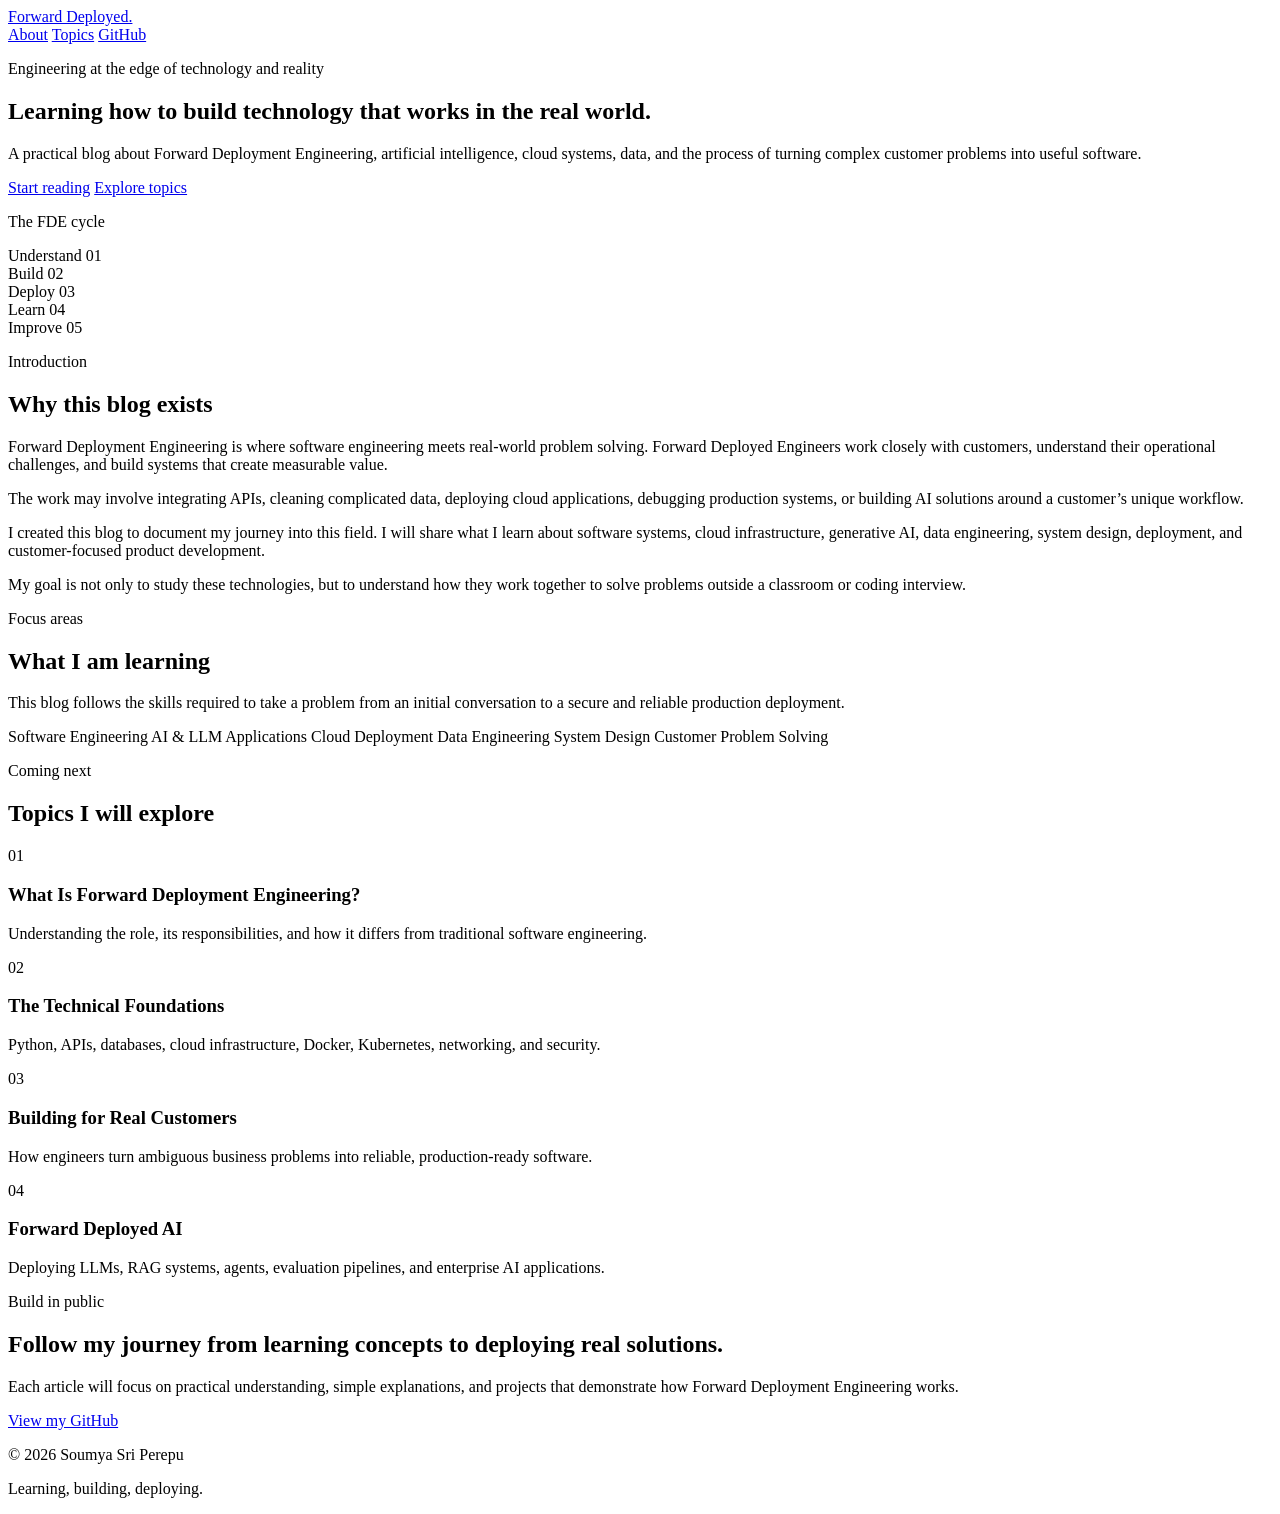
==== index.html @ 4ee8f6f4 "Create index.html for Forward Deployed blog This HTML file serves as the main structure for a blog f" ====
<!DOCTYPE html>
<html lang="en">
<head>
  <meta charset="UTF-8" />
  <meta name="viewport" content="width=device-width, initial-scale=1.0" />
  <meta
    name="description"
    content="A blog about Forward Deployment Engineering, AI, cloud systems, and customer-focused software development."
  />
  <title>Forward Deployed | Soumya Sri Perepu</title>
  <link rel="stylesheet" href="style.css" />
</head>

<body>
  <nav class="navbar">
    <a href="#home" class="logo">Forward Deployed.</a>

    <div class="nav-links">
      <a href="#about">About</a>
      <a href="#topics">Topics</a>
      <a href="https://github.com/YOUR-USERNAME" target="_blank">GitHub</a>
    </div>
  </nav>

  <main>
    <section id="home" class="hero">
      <div class="hero-content">
        <p class="eyebrow">
          Engineering at the edge of technology and reality
        </p>

        <h1>
          Learning how to build technology that works in the real world.
        </h1>

        <p class="hero-description">
          A practical blog about Forward Deployment Engineering, artificial
          intelligence, cloud systems, data, and the process of turning
          complex customer problems into useful software.
        </p>

        <div class="hero-buttons">
          <a href="#about" class="primary-button">Start reading</a>
          <a href="#topics" class="secondary-button">Explore topics</a>
        </div>
      </div>

      <div class="fde-card">
        <p class="card-label">The FDE cycle</p>

        <div class="cycle-item">
          <span>Understand</span>
          <span>01</span>
        </div>

        <div class="cycle-item">
          <span>Build</span>
          <span>02</span>
        </div>

        <div class="cycle-item">
          <span>Deploy</span>
          <span>03</span>
        </div>

        <div class="cycle-item">
          <span>Learn</span>
          <span>04</span>
        </div>

        <div class="cycle-item">
          <span>Improve</span>
          <span>05</span>
        </div>
      </div>
    </section>

    <section id="about" class="about-section">
      <div>
        <p class="eyebrow light">Introduction</p>
        <h2>Why this blog exists</h2>
      </div>

      <div class="about-text">
        <p>
          Forward Deployment Engineering is where software engineering meets
          real-world problem solving. Forward Deployed Engineers work closely
          with customers, understand their operational challenges, and build
          systems that create measurable value.
        </p>

        <p>
          The work may involve integrating APIs, cleaning complicated data,
          deploying cloud applications, debugging production systems, or
          building AI solutions around a customer’s unique workflow.
        </p>

        <p>
          I created this blog to document my journey into this field. I will
          share what I learn about software systems, cloud infrastructure,
          generative AI, data engineering, system design, deployment, and
          customer-focused product development.
        </p>

        <p>
          My goal is not only to study these technologies, but to understand
          how they work together to solve problems outside a classroom or coding
          interview.
        </p>
      </div>
    </section>

    <section class="focus-section">
      <p class="eyebrow">Focus areas</p>
      <h2>What I am learning</h2>

      <p class="section-description">
        This blog follows the skills required to take a problem from an initial
        conversation to a secure and reliable production deployment.
      </p>

      <div class="skills">
        <span>Software Engineering</span>
        <span>AI & LLM Applications</span>
        <span>Cloud Deployment</span>
        <span>Data Engineering</span>
        <span>System Design</span>
        <span>Customer Problem Solving</span>
      </div>
    </section>

    <section id="topics" class="topics-section">
      <p class="eyebrow">Coming next</p>
      <h2>Topics I will explore</h2>

      <article class="topic">
        <span>01</span>
        <h3>What Is Forward Deployment Engineering?</h3>
        <p>
          Understanding the role, its responsibilities, and how it differs from
          traditional software engineering.
        </p>
      </article>

      <article class="topic">
        <span>02</span>
        <h3>The Technical Foundations</h3>
        <p>
          Python, APIs, databases, cloud infrastructure, Docker, Kubernetes,
          networking, and security.
        </p>
      </article>

      <article class="topic">
        <span>03</span>
        <h3>Building for Real Customers</h3>
        <p>
          How engineers turn ambiguous business problems into reliable,
          production-ready software.
        </p>
      </article>

      <article class="topic">
        <span>04</span>
        <h3>Forward Deployed AI</h3>
        <p>
          Deploying LLMs, RAG systems, agents, evaluation pipelines, and
          enterprise AI applications.
        </p>
      </article>
    </section>

    <section class="closing-section">
      <p class="eyebrow">Build in public</p>

      <h2>
        Follow my journey from learning concepts to deploying real solutions.
      </h2>

      <p>
        Each article will focus on practical understanding, simple
        explanations, and projects that demonstrate how Forward Deployment
        Engineering works.
      </p>

      <a
        href="https://github.com/YOUR-USERNAME"
        target="_blank"
        class="primary-button"
      >
        View my GitHub
      </a>
    </section>
  </main>

  <footer>
    <p>© 2026 Soumya Sri Perepu</p>
    <p>Learning, building, deploying.</p>
  </footer>
</body>
</html>
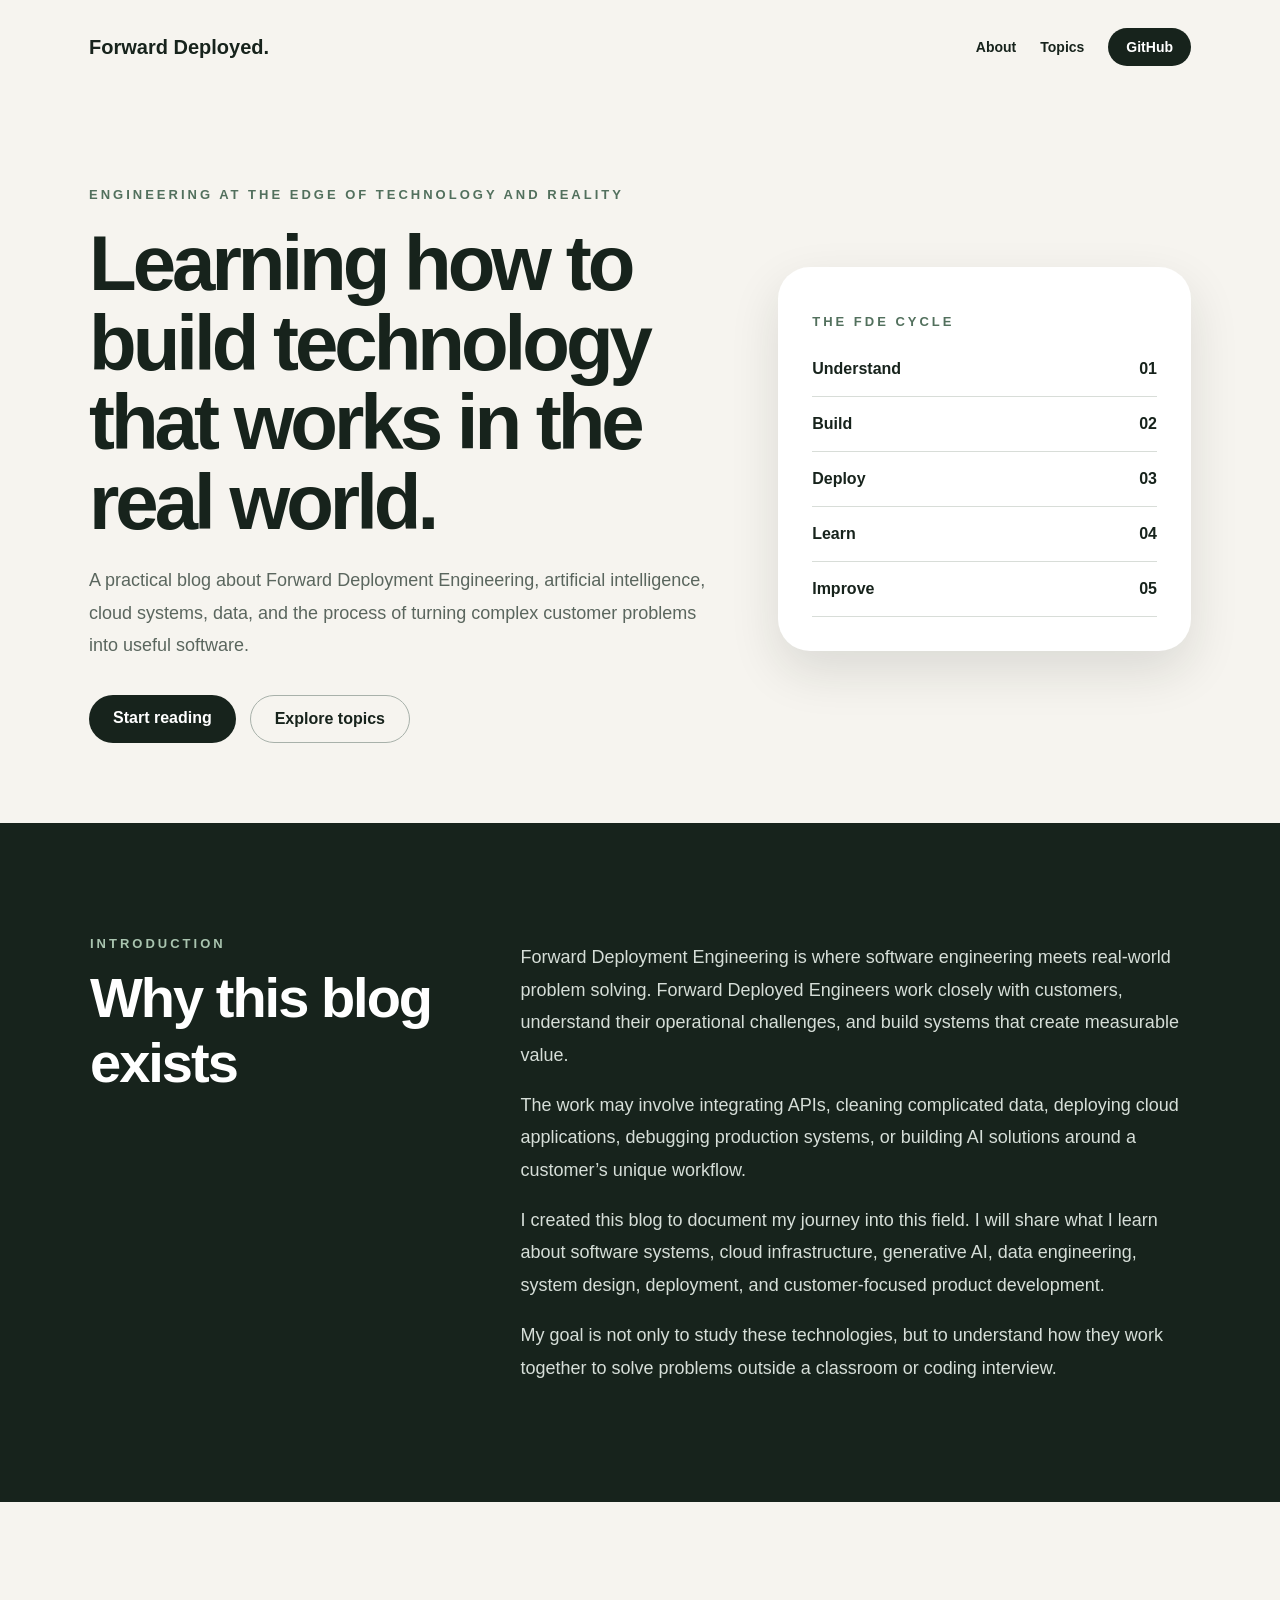
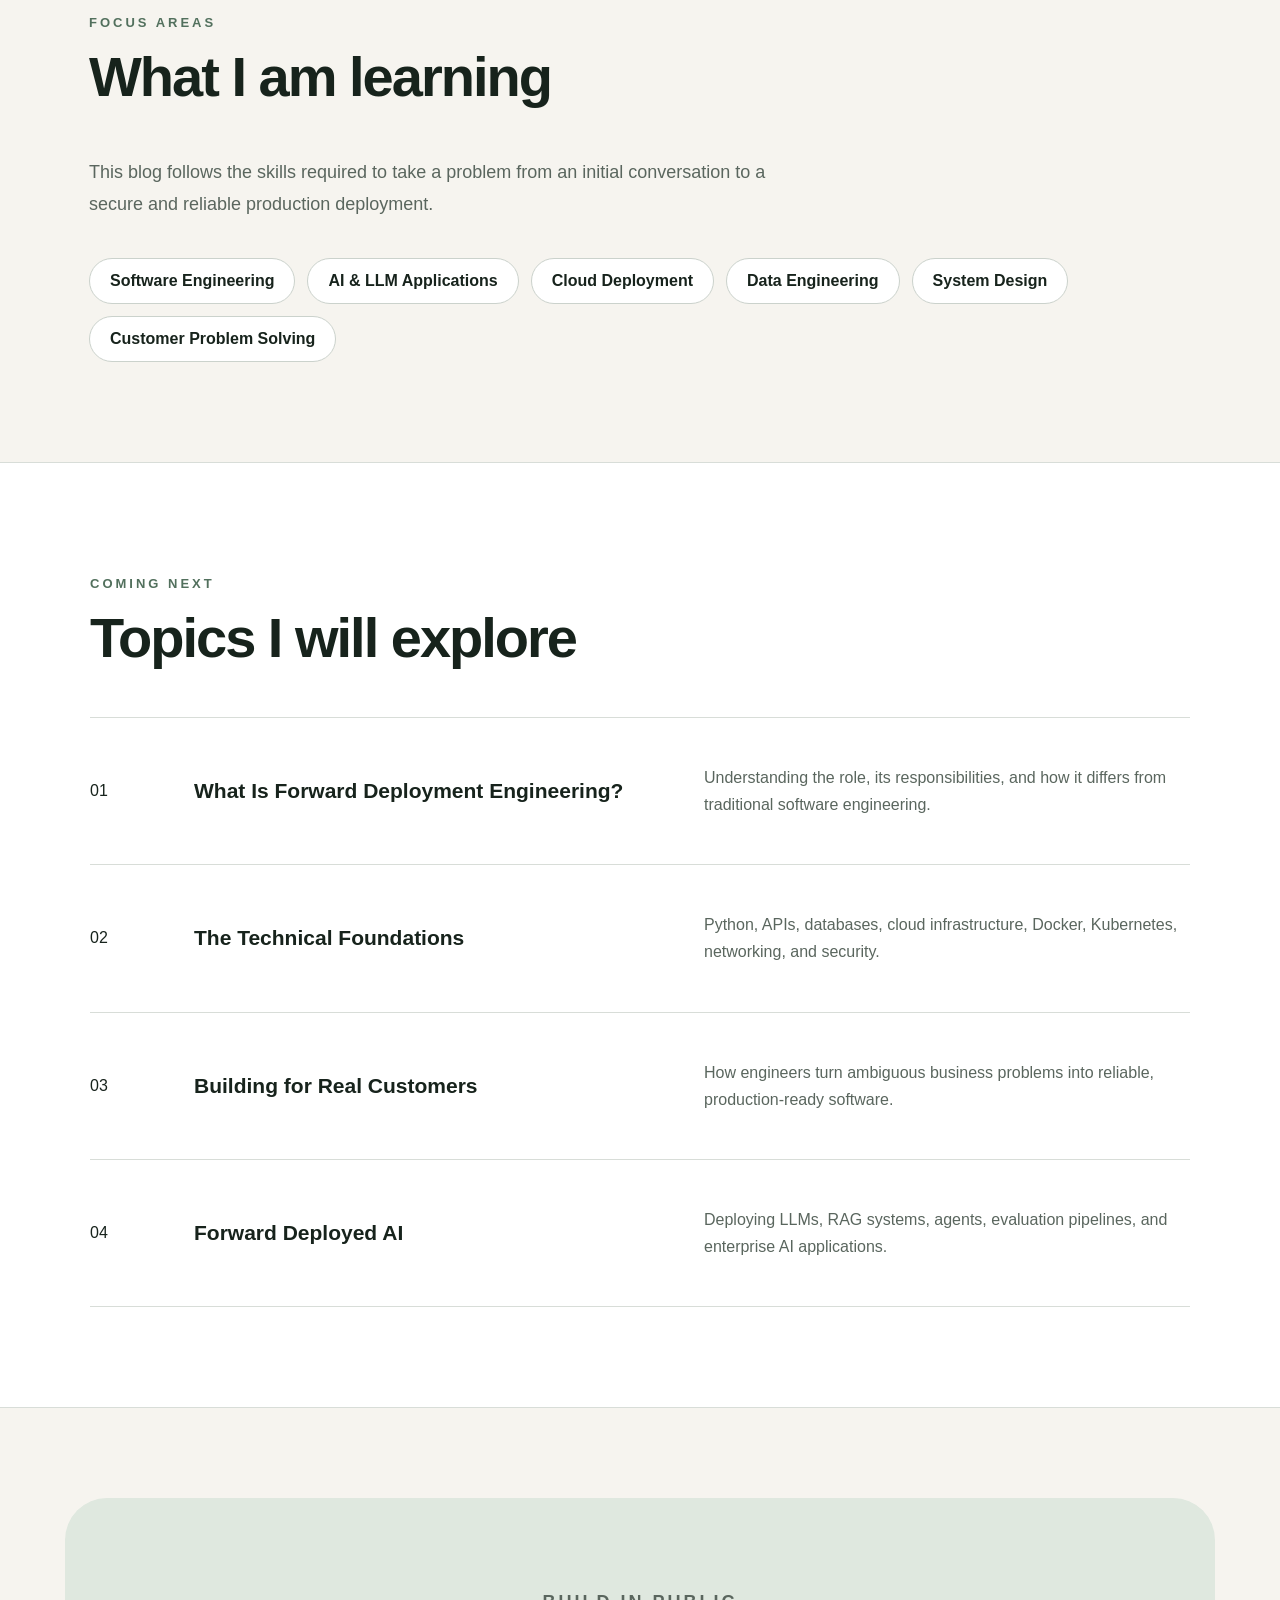
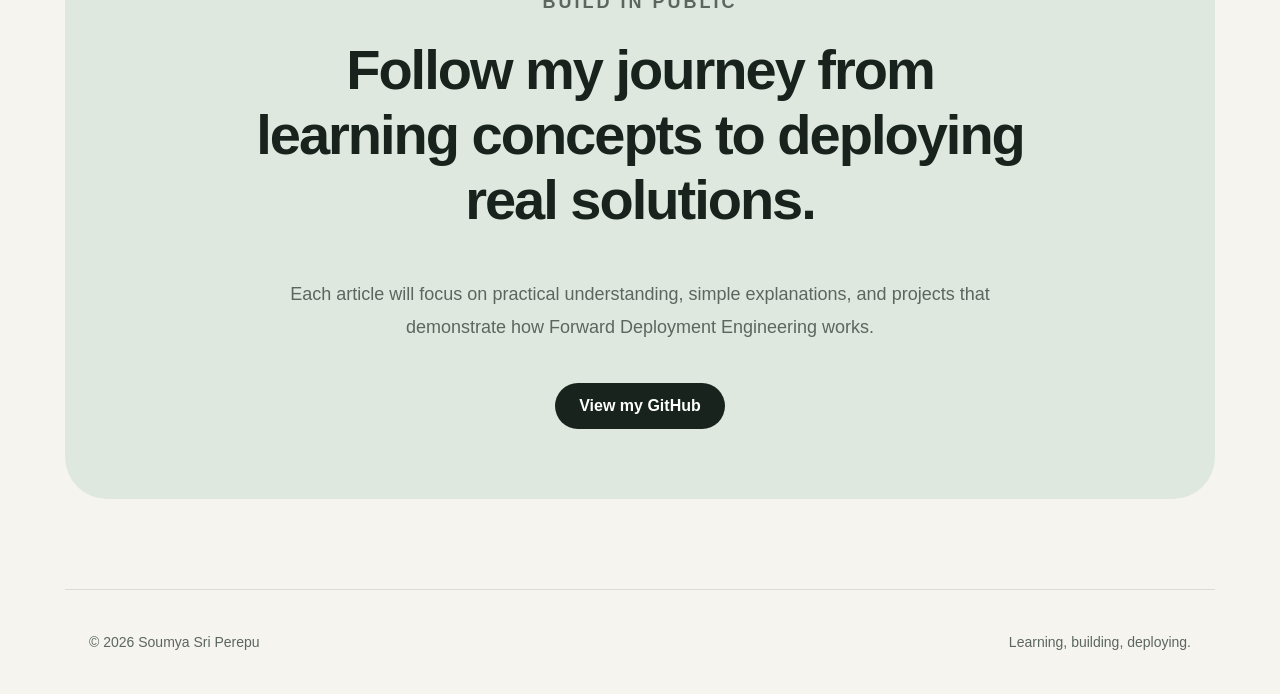
==== commit 014def8f: "Update GitHub link to point to correct user" ====
--- a/index.html
+++ b/index.html
@@ -18,7 +18,7 @@
     <div class="nav-links">
       <a href="#about">About</a>
       <a href="#topics">Topics</a>
-      <a href="https://github.com/YOUR-USERNAME" target="_blank">GitHub</a>
+      <a href="https://github.com/SoumyaSriPerepu" target="_blank">GitHub</a>
     </div>
   </nav>
 
--- a/style.css
+++ b/style.css
@@ -0,0 +1,283 @@
+:root {
+  --background: #f6f4ef;
+  --dark: #17231c;
+  --green: #52705d;
+  --light-green: #dfe8df;
+  --text-muted: #5a665e;
+  --border: #d8ddd8;
+}
+
+* {
+  box-sizing: border-box;
+}
+
+html {
+  scroll-behavior: smooth;
+}
+
+body {
+  margin: 0;
+  background: var(--background);
+  color: var(--dark);
+  font-family: Arial, Helvetica, sans-serif;
+}
+
+a {
+  color: inherit;
+  text-decoration: none;
+}
+
+.navbar {
+  max-width: 1150px;
+  margin: auto;
+  padding: 28px 24px;
+  display: flex;
+  align-items: center;
+  justify-content: space-between;
+}
+
+.logo {
+  font-size: 20px;
+  font-weight: 700;
+}
+
+.nav-links {
+  display: flex;
+  align-items: center;
+  gap: 24px;
+  font-size: 14px;
+  font-weight: 600;
+}
+
+.nav-links a:last-child {
+  background: var(--dark);
+  color: white;
+  padding: 11px 18px;
+  border-radius: 999px;
+}
+
+.hero {
+  max-width: 1150px;
+  min-height: 78vh;
+  margin: auto;
+  padding: 80px 24px;
+  display: grid;
+  grid-template-columns: 1.2fr 0.8fr;
+  align-items: center;
+  gap: 70px;
+}
+
+.eyebrow {
+  color: var(--green);
+  font-size: 13px;
+  font-weight: 700;
+  letter-spacing: 3px;
+  text-transform: uppercase;
+}
+
+.hero h1 {
+  max-width: 750px;
+  margin: 22px 0;
+  font-size: clamp(48px, 7vw, 78px);
+  line-height: 1.02;
+  letter-spacing: -4px;
+}
+
+.hero-description,
+.section-description {
+  max-width: 700px;
+  color: var(--text-muted);
+  font-size: 18px;
+  line-height: 1.8;
+}
+
+.hero-buttons {
+  margin-top: 34px;
+  display: flex;
+  flex-wrap: wrap;
+  gap: 14px;
+}
+
+.primary-button,
+.secondary-button {
+  display: inline-block;
+  padding: 14px 24px;
+  border-radius: 999px;
+  font-weight: 700;
+}
+
+.primary-button {
+  background: var(--dark);
+  color: white;
+}
+
+.secondary-button {
+  border: 1px solid #a8b1aa;
+}
+
+.fde-card {
+  padding: 34px;
+  border-radius: 32px;
+  background: white;
+  box-shadow: 0 20px 50px rgba(23, 35, 28, 0.12);
+}
+
+.card-label {
+  color: var(--green);
+  font-size: 13px;
+  font-weight: 700;
+  letter-spacing: 3px;
+  text-transform: uppercase;
+}
+
+.cycle-item {
+  padding: 18px 0;
+  display: flex;
+  justify-content: space-between;
+  border-bottom: 1px solid var(--border);
+  font-weight: 700;
+}
+
+.about-section {
+  padding: 100px max(24px, calc((100vw - 1100px) / 2));
+  display: grid;
+  grid-template-columns: 0.7fr 1.3fr;
+  gap: 70px;
+  background: var(--dark);
+  color: white;
+}
+
+.about-section h2,
+.focus-section h2,
+.topics-section h2,
+.closing-section h2 {
+  margin-top: 14px;
+  font-size: clamp(38px, 5vw, 56px);
+  letter-spacing: -2px;
+}
+
+.light {
+  color: #a9c4af;
+}
+
+.about-text {
+  color: #d6ded8;
+  font-size: 18px;
+  line-height: 1.8;
+}
+
+.focus-section,
+.topics-section,
+.closing-section {
+  max-width: 1150px;
+  margin: auto;
+  padding: 100px 24px;
+}
+
+.skills {
+  margin-top: 38px;
+  display: flex;
+  flex-wrap: wrap;
+  gap: 12px;
+}
+
+.skills span {
+  padding: 13px 20px;
+  background: white;
+  border: 1px solid #cbd2cc;
+  border-radius: 999px;
+  font-weight: 700;
+}
+
+.topics-section {
+  max-width: none;
+  padding-left: max(24px, calc((100vw - 1100px) / 2));
+  padding-right: max(24px, calc((100vw - 1100px) / 2));
+  background: white;
+  border-top: 1px solid var(--border);
+  border-bottom: 1px solid var(--border);
+}
+
+.topic {
+  padding: 30px 0;
+  display: grid;
+  grid-template-columns: 80px 1fr 1fr;
+  gap: 24px;
+  align-items: center;
+  border-top: 1px solid var(--border);
+}
+
+.topic:last-child {
+  border-bottom: 1px solid var(--border);
+}
+
+.topic h3 {
+  margin: 0;
+  font-size: 21px;
+}
+
+.topic p {
+  color: var(--text-muted);
+  line-height: 1.7;
+}
+
+.closing-section {
+  margin-top: 90px;
+  margin-bottom: 90px;
+  padding: 70px;
+  text-align: center;
+  background: var(--light-green);
+  border-radius: 42px;
+}
+
+.closing-section h2,
+.closing-section p {
+  max-width: 800px;
+  margin-left: auto;
+  margin-right: auto;
+}
+
+.closing-section p {
+  color: var(--text-muted);
+  font-size: 18px;
+  line-height: 1.8;
+}
+
+.closing-section .primary-button {
+  margin-top: 22px;
+}
+
+footer {
+  max-width: 1150px;
+  margin: auto;
+  padding: 30px 24px;
+  display: flex;
+  justify-content: space-between;
+  border-top: 1px solid var(--border);
+  color: var(--text-muted);
+  font-size: 14px;
+}
+
+@media (max-width: 800px) {
+  .hero,
+  .about-section {
+    grid-template-columns: 1fr;
+  }
+
+  .hero h1 {
+    letter-spacing: -2px;
+  }
+
+  .topic {
+    grid-template-columns: 1fr;
+  }
+
+  .closing-section {
+    margin: 40px 20px;
+    padding: 45px 24px;
+  }
+
+  footer {
+    flex-direction: column;
+  }
+}
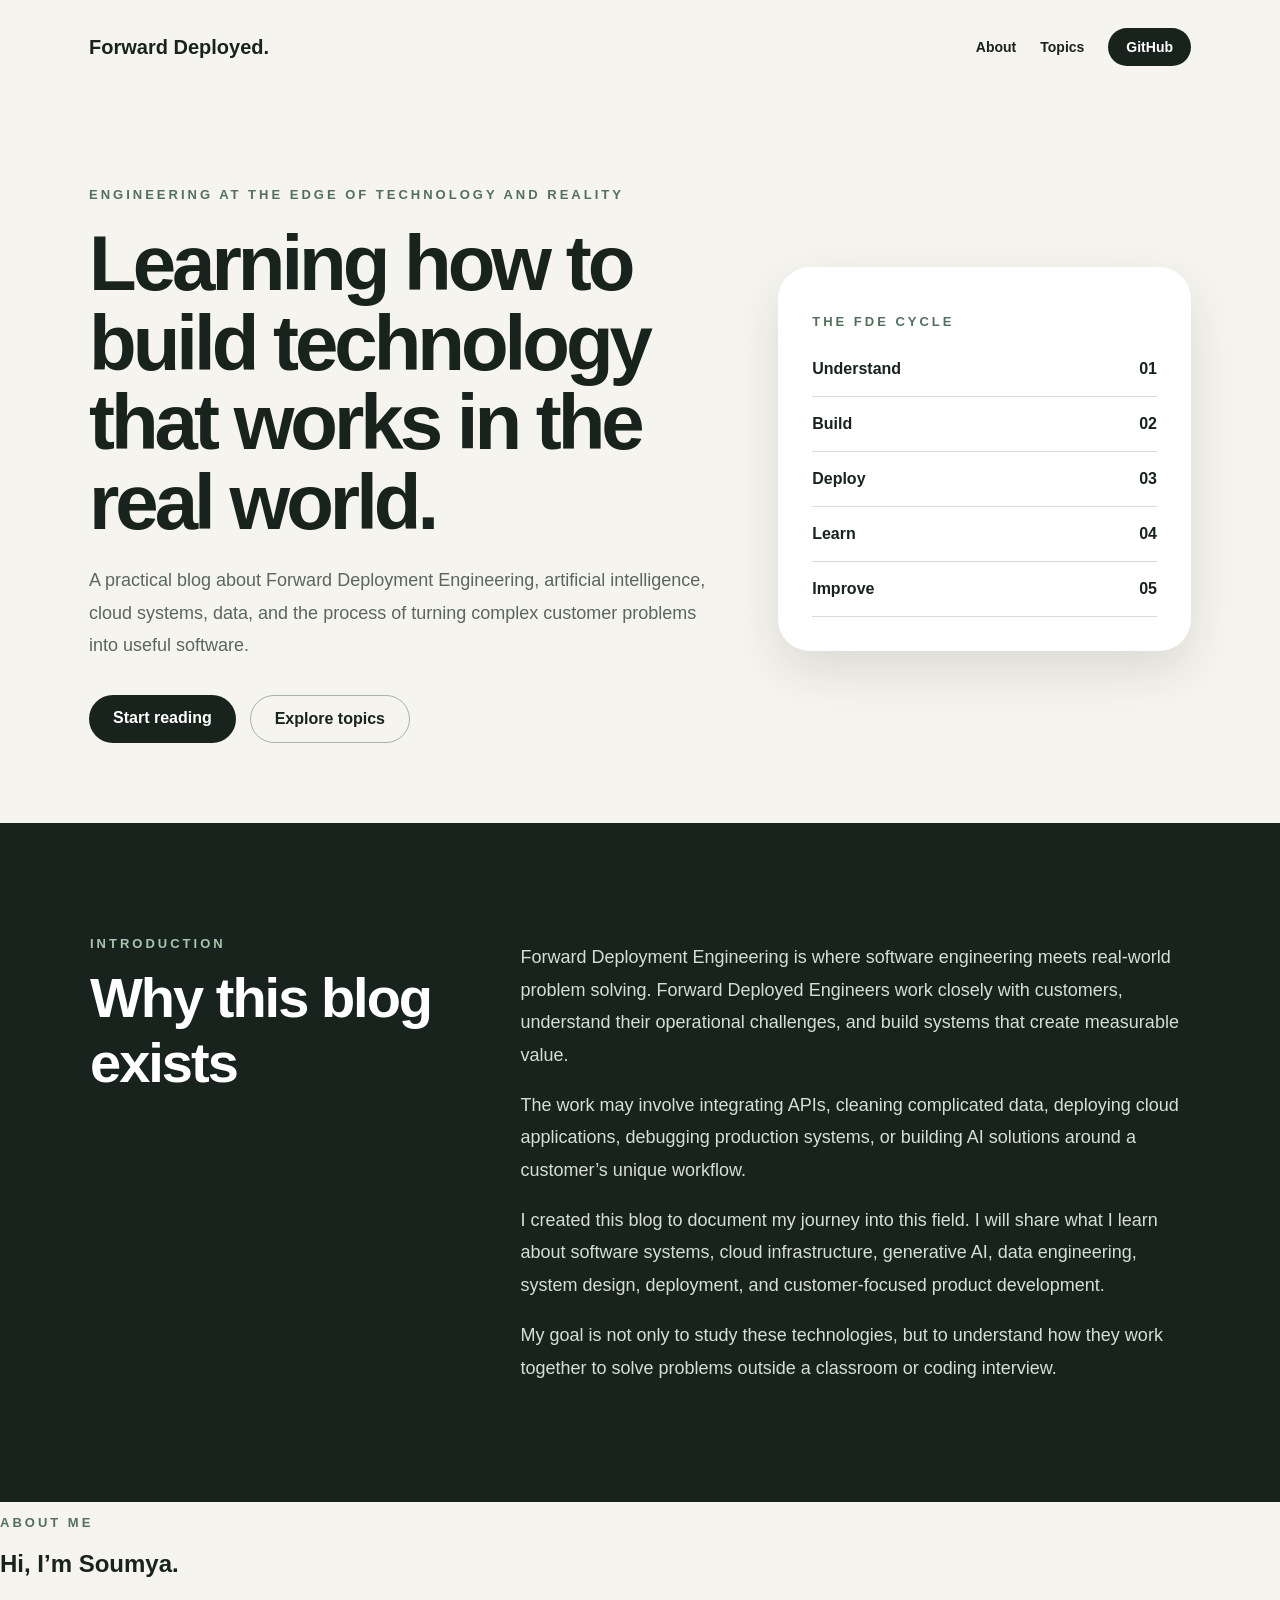
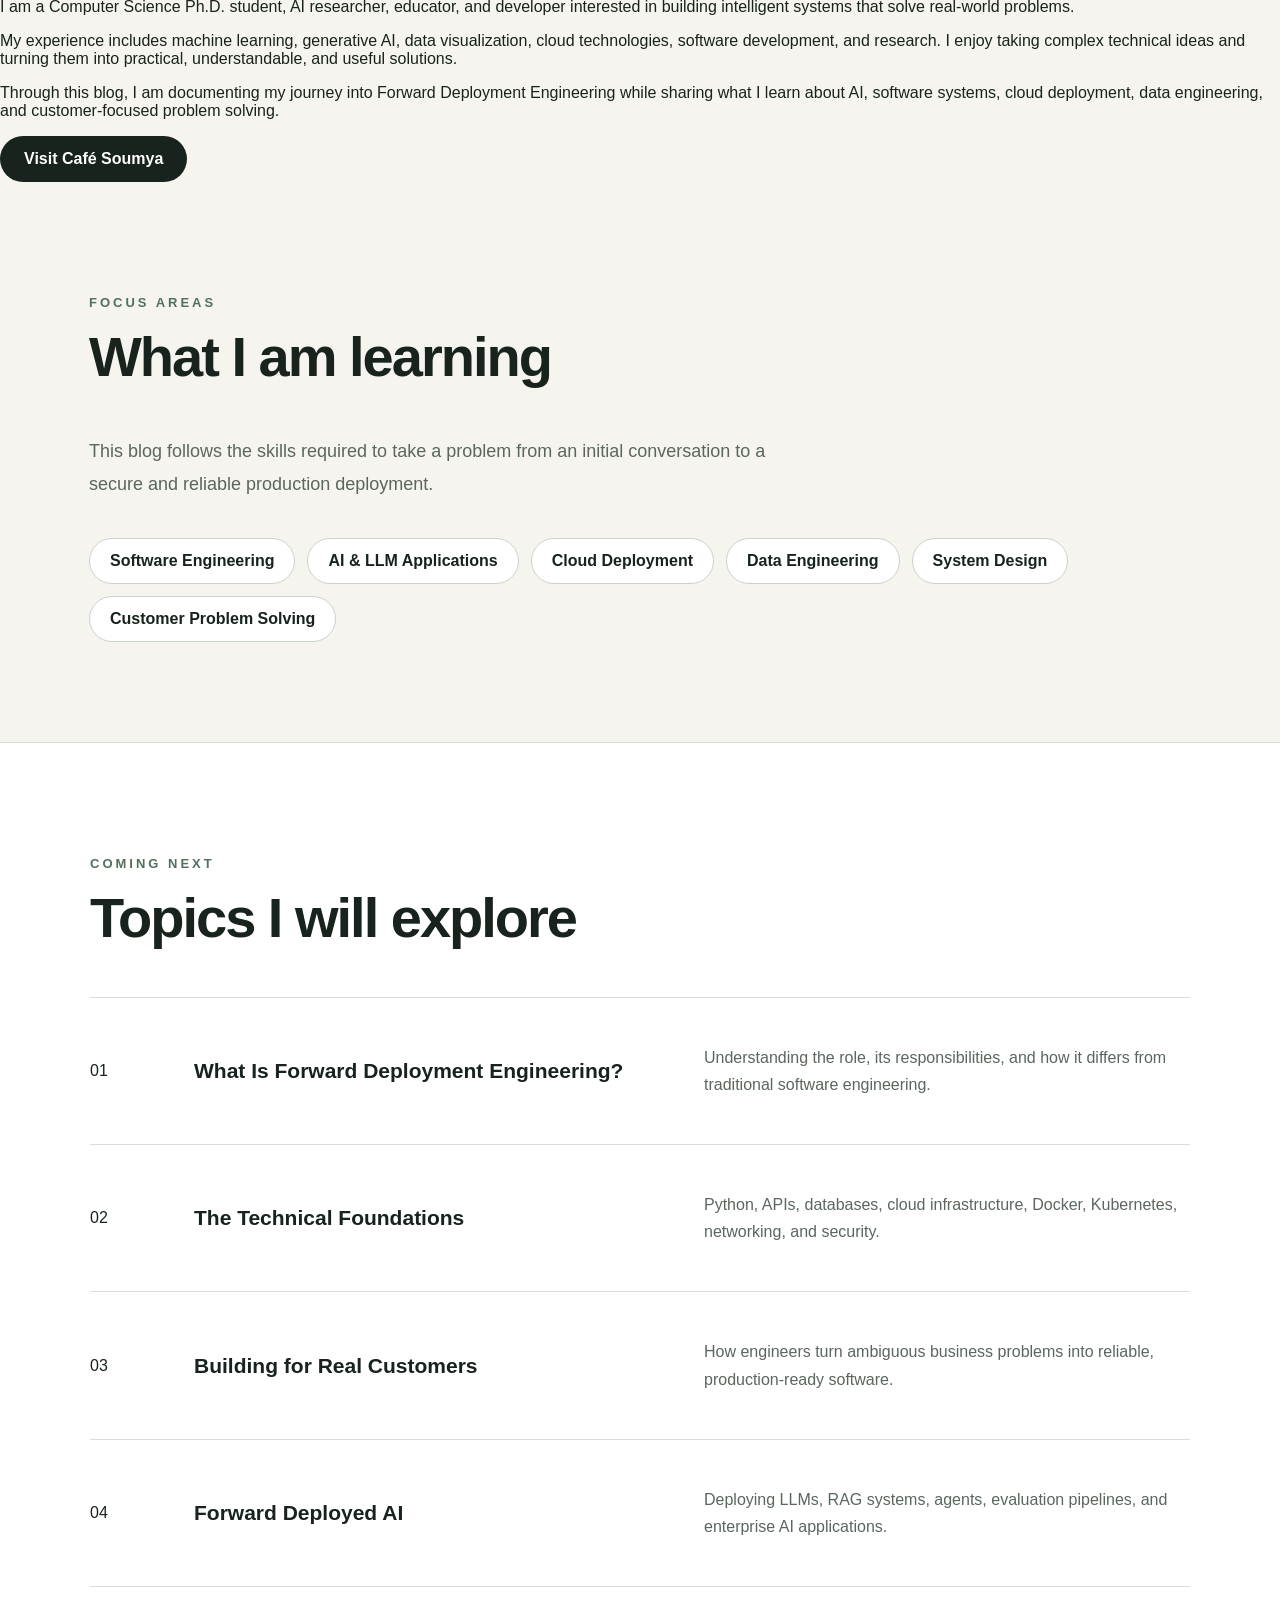
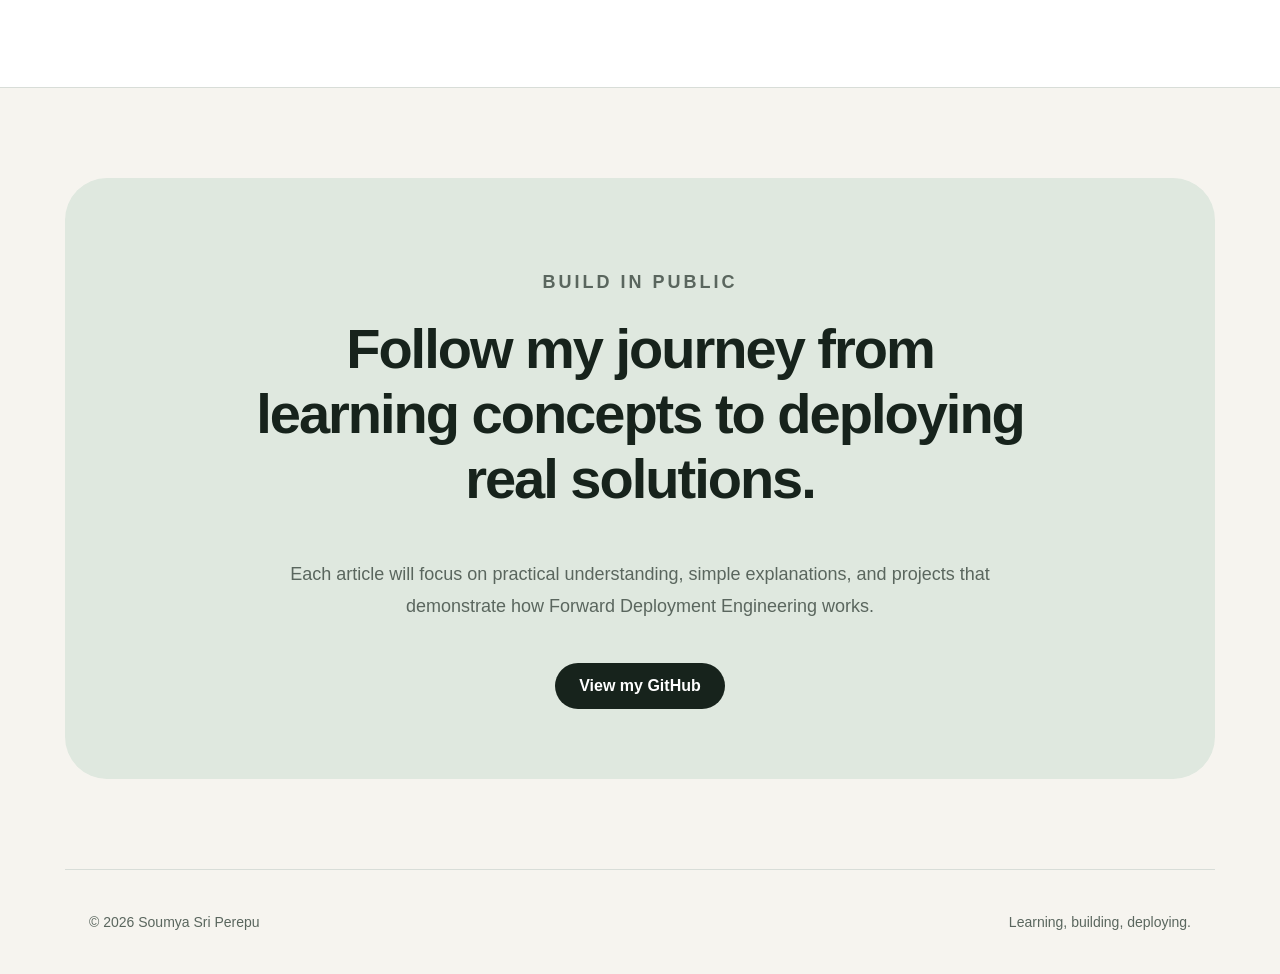
==== commit aece0274: "Update index.html" ====
--- a/index.html
+++ b/index.html
@@ -109,7 +109,41 @@
         </p>
       </div>
     </section>
-
+    <section id="about-me" class="personal-section">
+  <div class="personal-content">
+    <p class="eyebrow">About me</p>
+
+    <h2>Hi, I’m Soumya.</h2>
+
+    <p>
+      I am a Computer Science Ph.D. student, AI researcher, educator, and
+      developer interested in building intelligent systems that solve
+      real-world problems.
+    </p>
+
+    <p>
+      My experience includes machine learning, generative AI, data
+      visualization, cloud technologies, software development, and research.
+      I enjoy taking complex technical ideas and turning them into practical,
+      understandable, and useful solutions.
+    </p>
+
+    <p>
+      Through this blog, I am documenting my journey into Forward Deployment
+      Engineering while sharing what I learn about AI, software systems, cloud
+      deployment, data engineering, and customer-focused problem solving.
+    </p>
+
+    <a
+      href="https://cafe-soumya.vercel.app"
+      target="_blank"
+      rel="noopener noreferrer"
+      class="primary-button"
+    >
+      Visit Café Soumya
+    </a>
+  </div>
+</section>
     <section class="focus-section">
       <p class="eyebrow">Focus areas</p>
       <h2>What I am learning</h2>
@@ -184,7 +218,7 @@
       </p>
 
       <a
-        href="https://github.com/YOUR-USERNAME"
+        href="https://github.com/SoumyaSriPerepu"
         target="_blank"
         class="primary-button"
       >
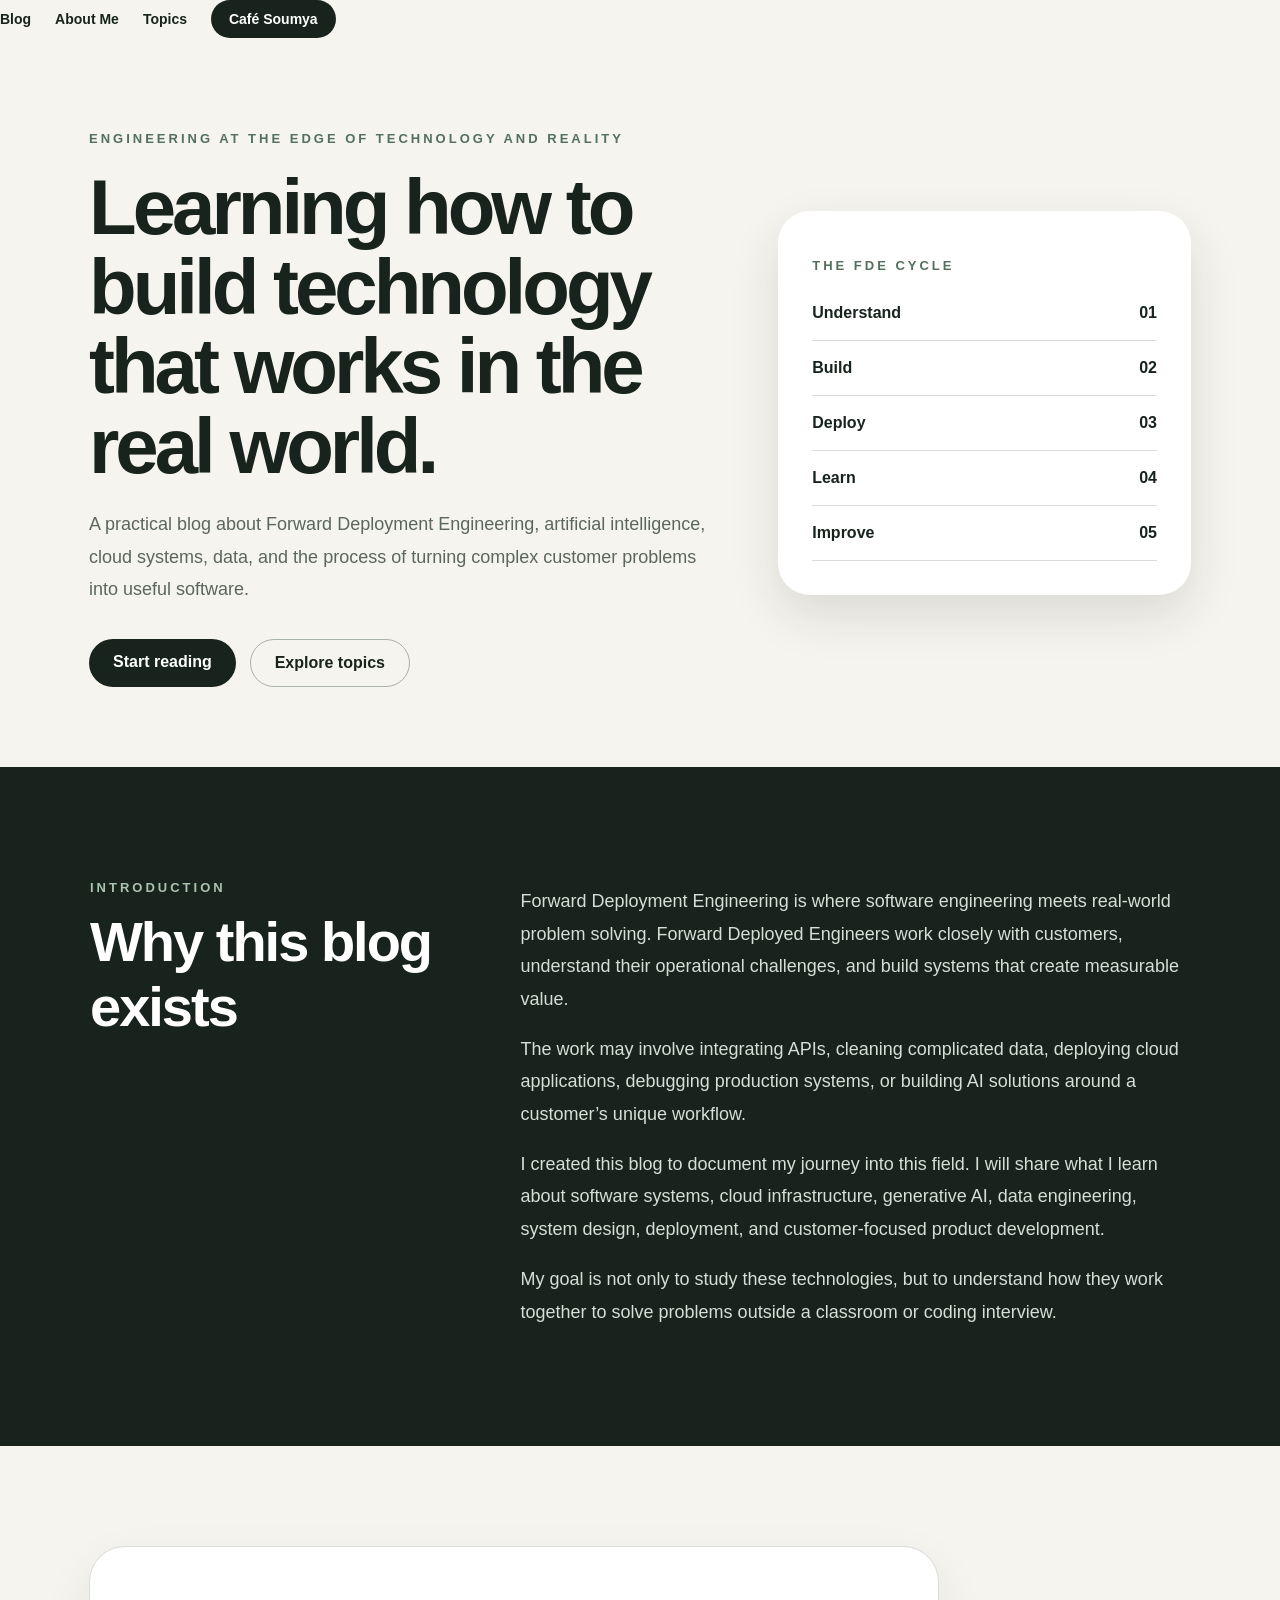
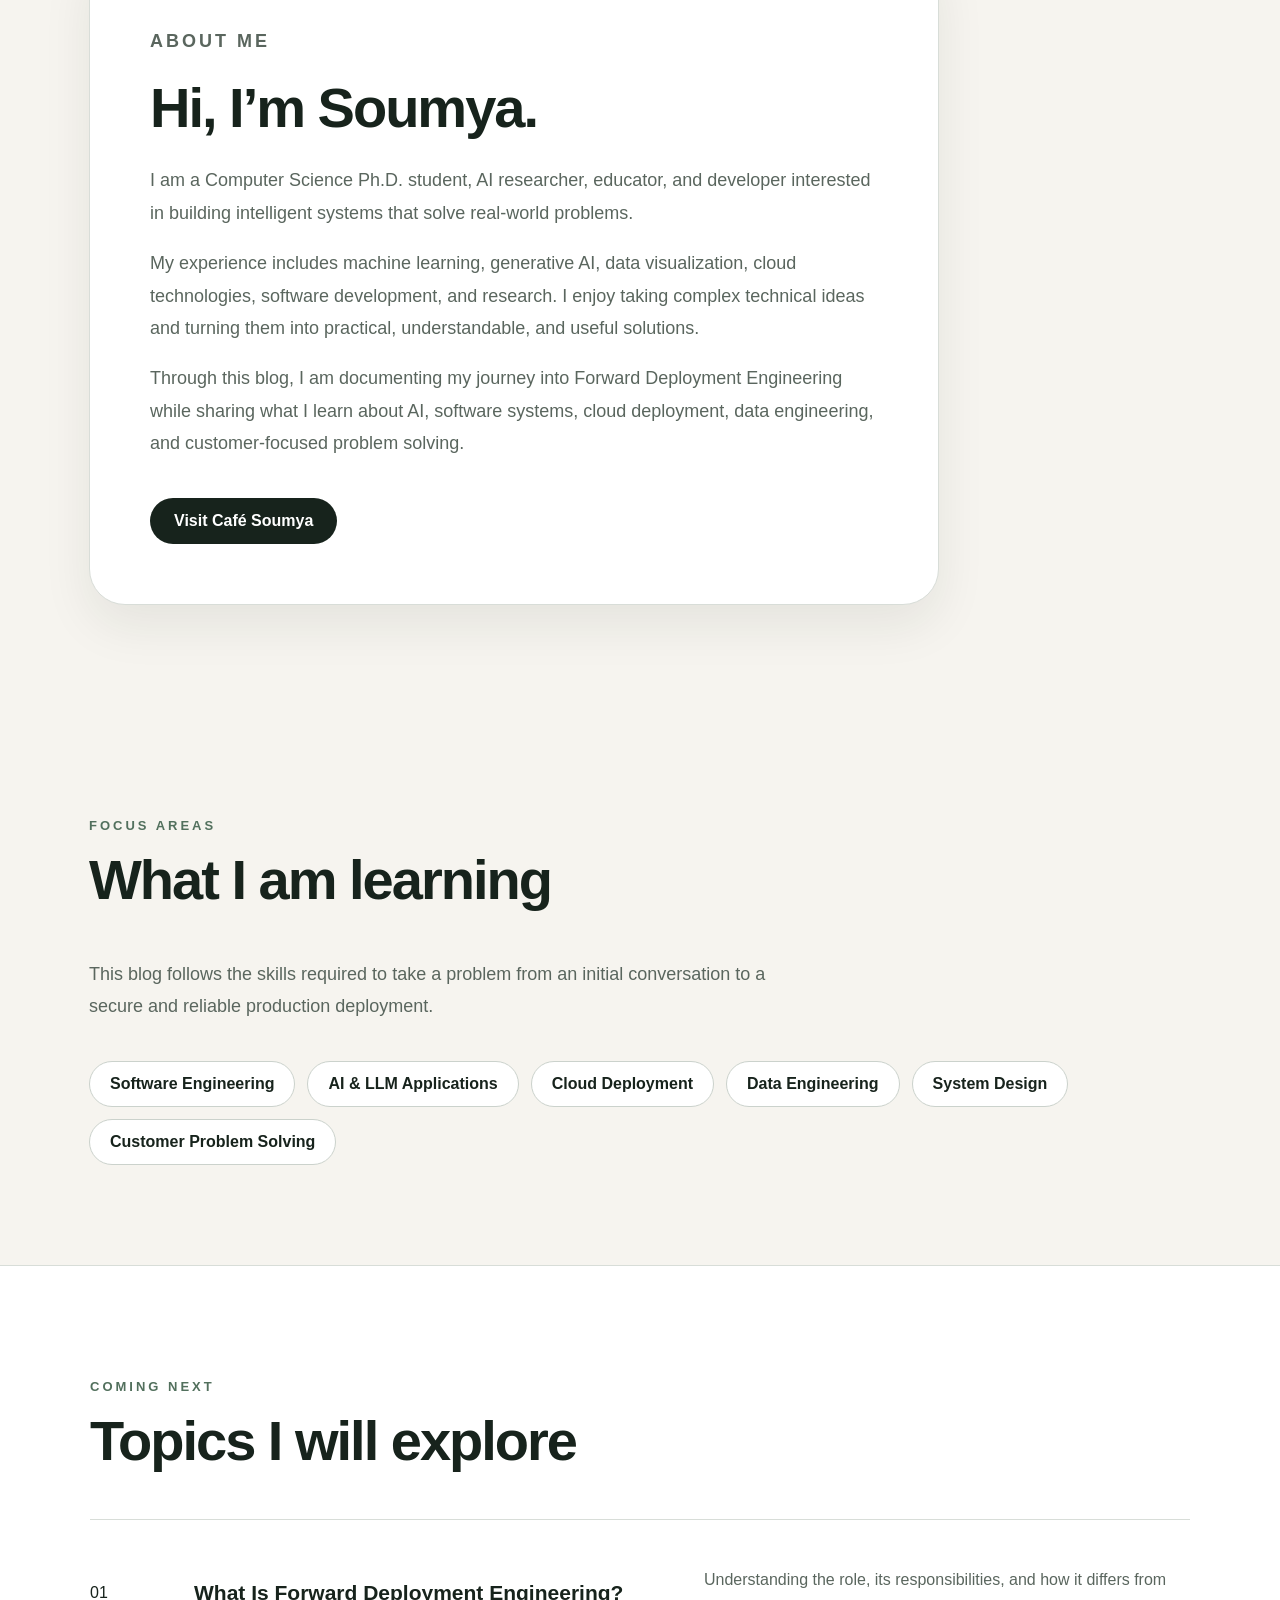
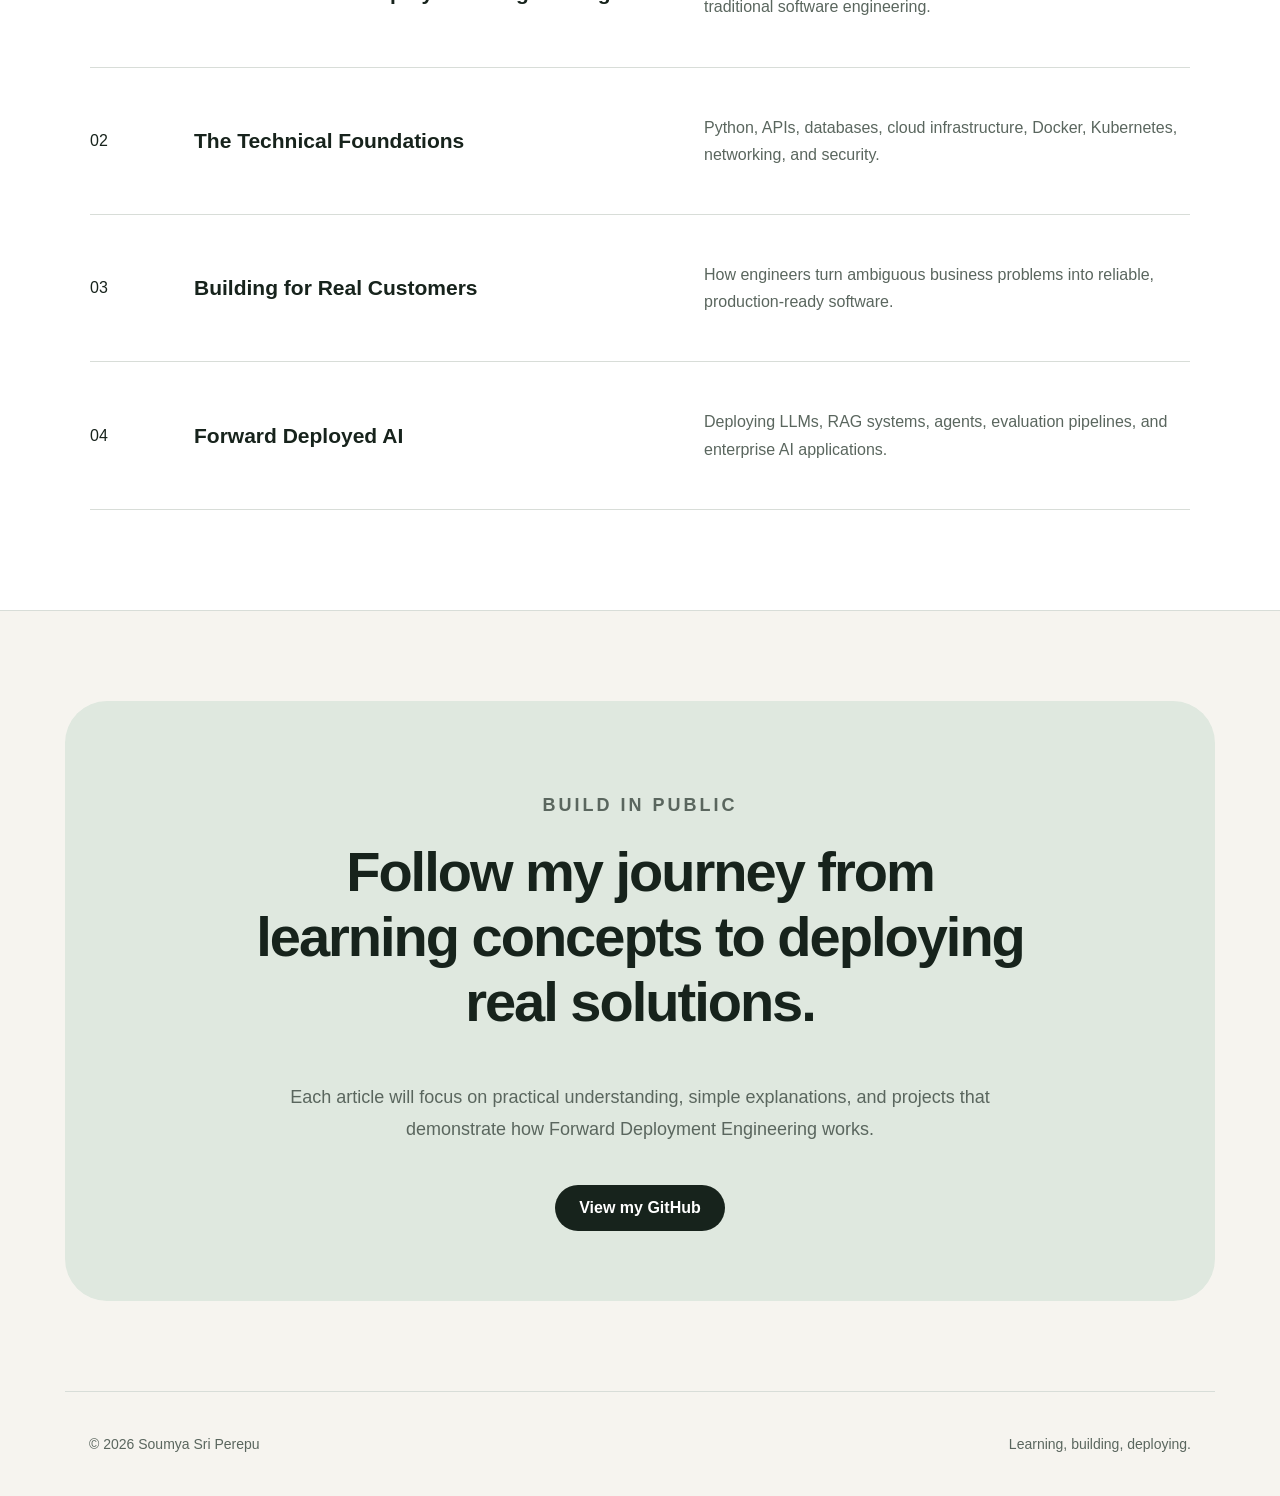
==== commit 0b37bd99: "Refactor navbar and update external links Replaced the navbar structure and updated links." ====
--- a/index.html
+++ b/index.html
@@ -12,15 +12,18 @@
 </head>
 
 <body>
-  <nav class="navbar">
-    <a href="#home" class="logo">Forward Deployed.</a>
-
-    <div class="nav-links">
-      <a href="#about">About</a>
-      <a href="#topics">Topics</a>
-      <a href="https://github.com/SoumyaSriPerepu" target="_blank">GitHub</a>
-    </div>
-  </nav>
+  <div class="nav-links">
+  <a href="#about">Blog</a>
+  <a href="#about-me">About Me</a>
+  <a href="#topics">Topics</a>
+  <a
+    href="https://cafe-soumya.vercel.app"
+    target="_blank"
+    rel="noopener noreferrer"
+  >
+    Café Soumya
+  </a>
+</div>
 
   <main>
     <section id="home" class="hero">
--- a/style.css
+++ b/style.css
@@ -281,3 +281,43 @@
     flex-direction: column;
   }
 }
+.personal-section {
+  max-width: 1150px;
+  margin: auto;
+  padding: 100px 24px;
+}
+
+.personal-content {
+  max-width: 850px;
+  padding: 60px;
+  background: white;
+  border: 1px solid var(--border);
+  border-radius: 36px;
+  box-shadow: 0 20px 50px rgba(23, 35, 28, 0.08);
+}
+
+.personal-content h2 {
+  margin: 14px 0 24px;
+  font-size: clamp(38px, 5vw, 56px);
+  letter-spacing: -2px;
+}
+
+.personal-content p {
+  color: var(--text-muted);
+  font-size: 18px;
+  line-height: 1.8;
+}
+
+.personal-content .primary-button {
+  margin-top: 20px;
+}
+
+@media (max-width: 800px) {
+  .personal-section {
+    padding: 60px 20px;
+  }
+
+  .personal-content {
+    padding: 35px 24px;
+  }
+}
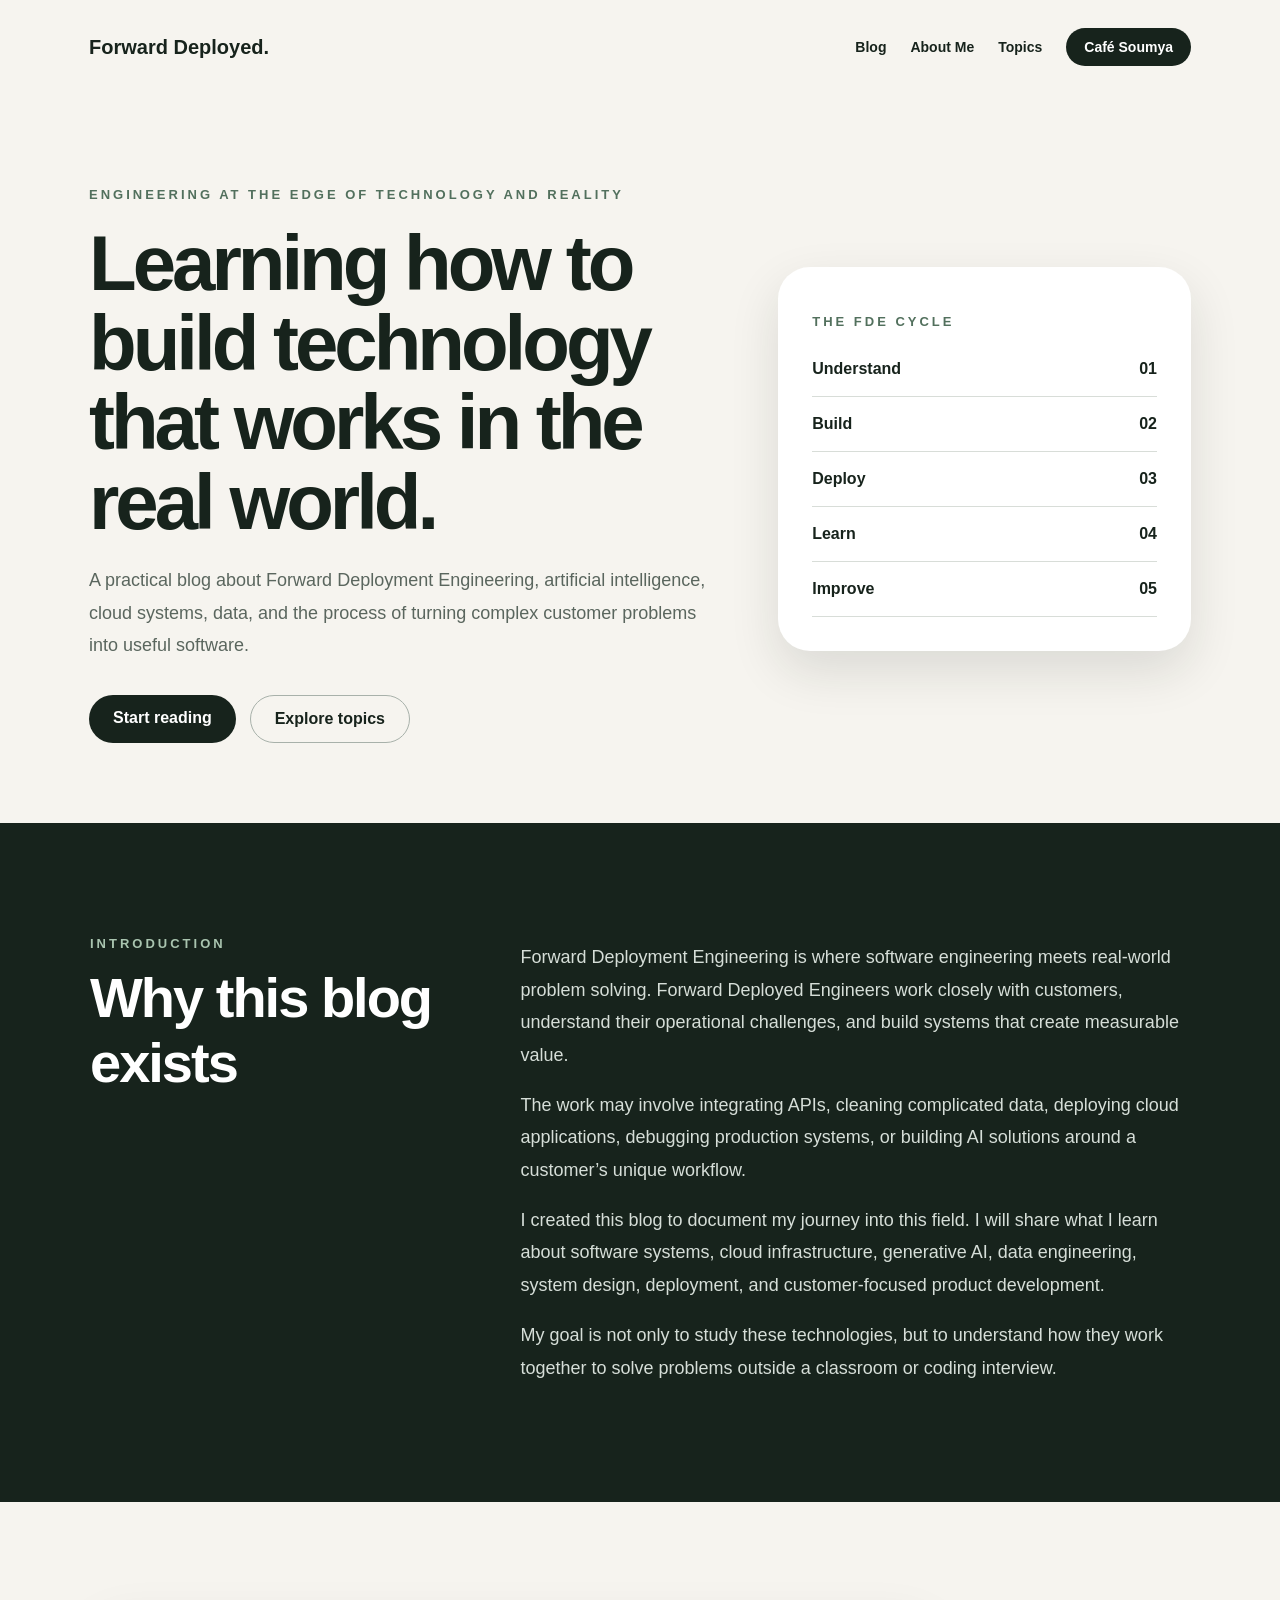
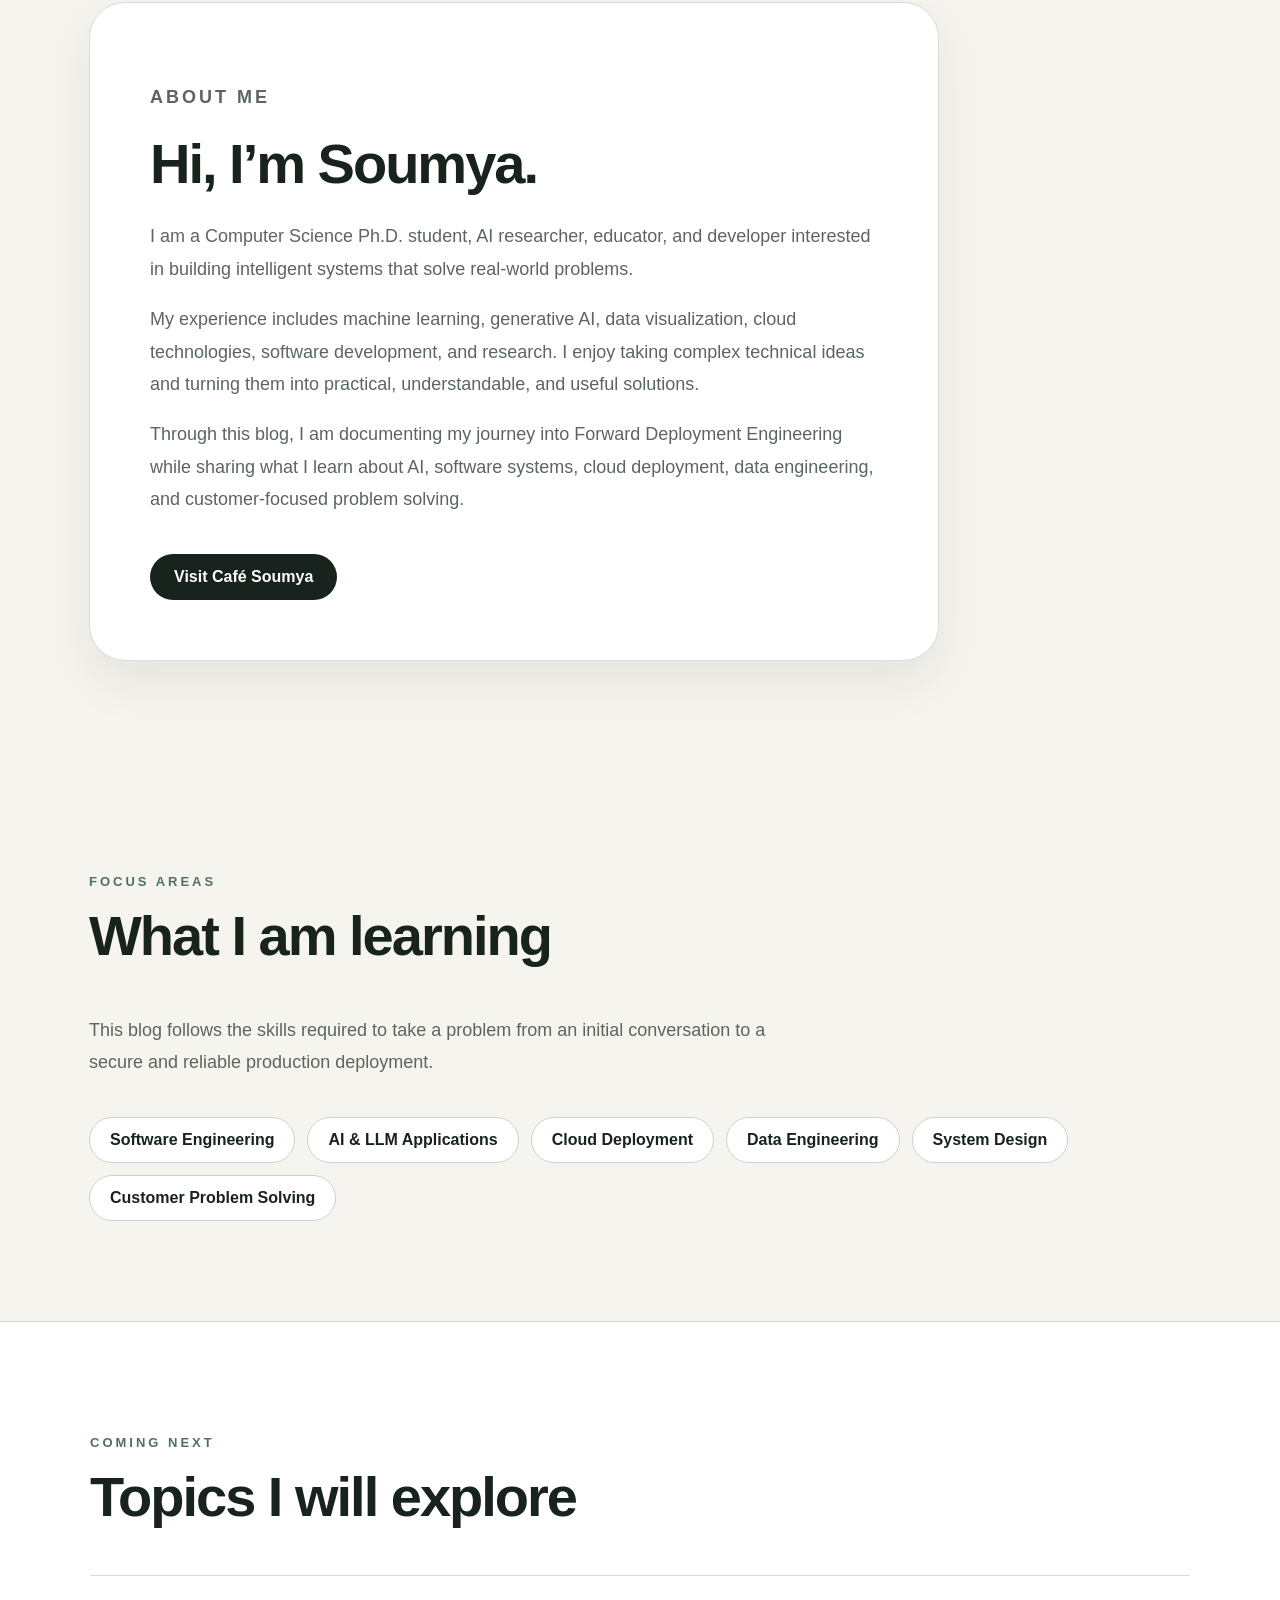
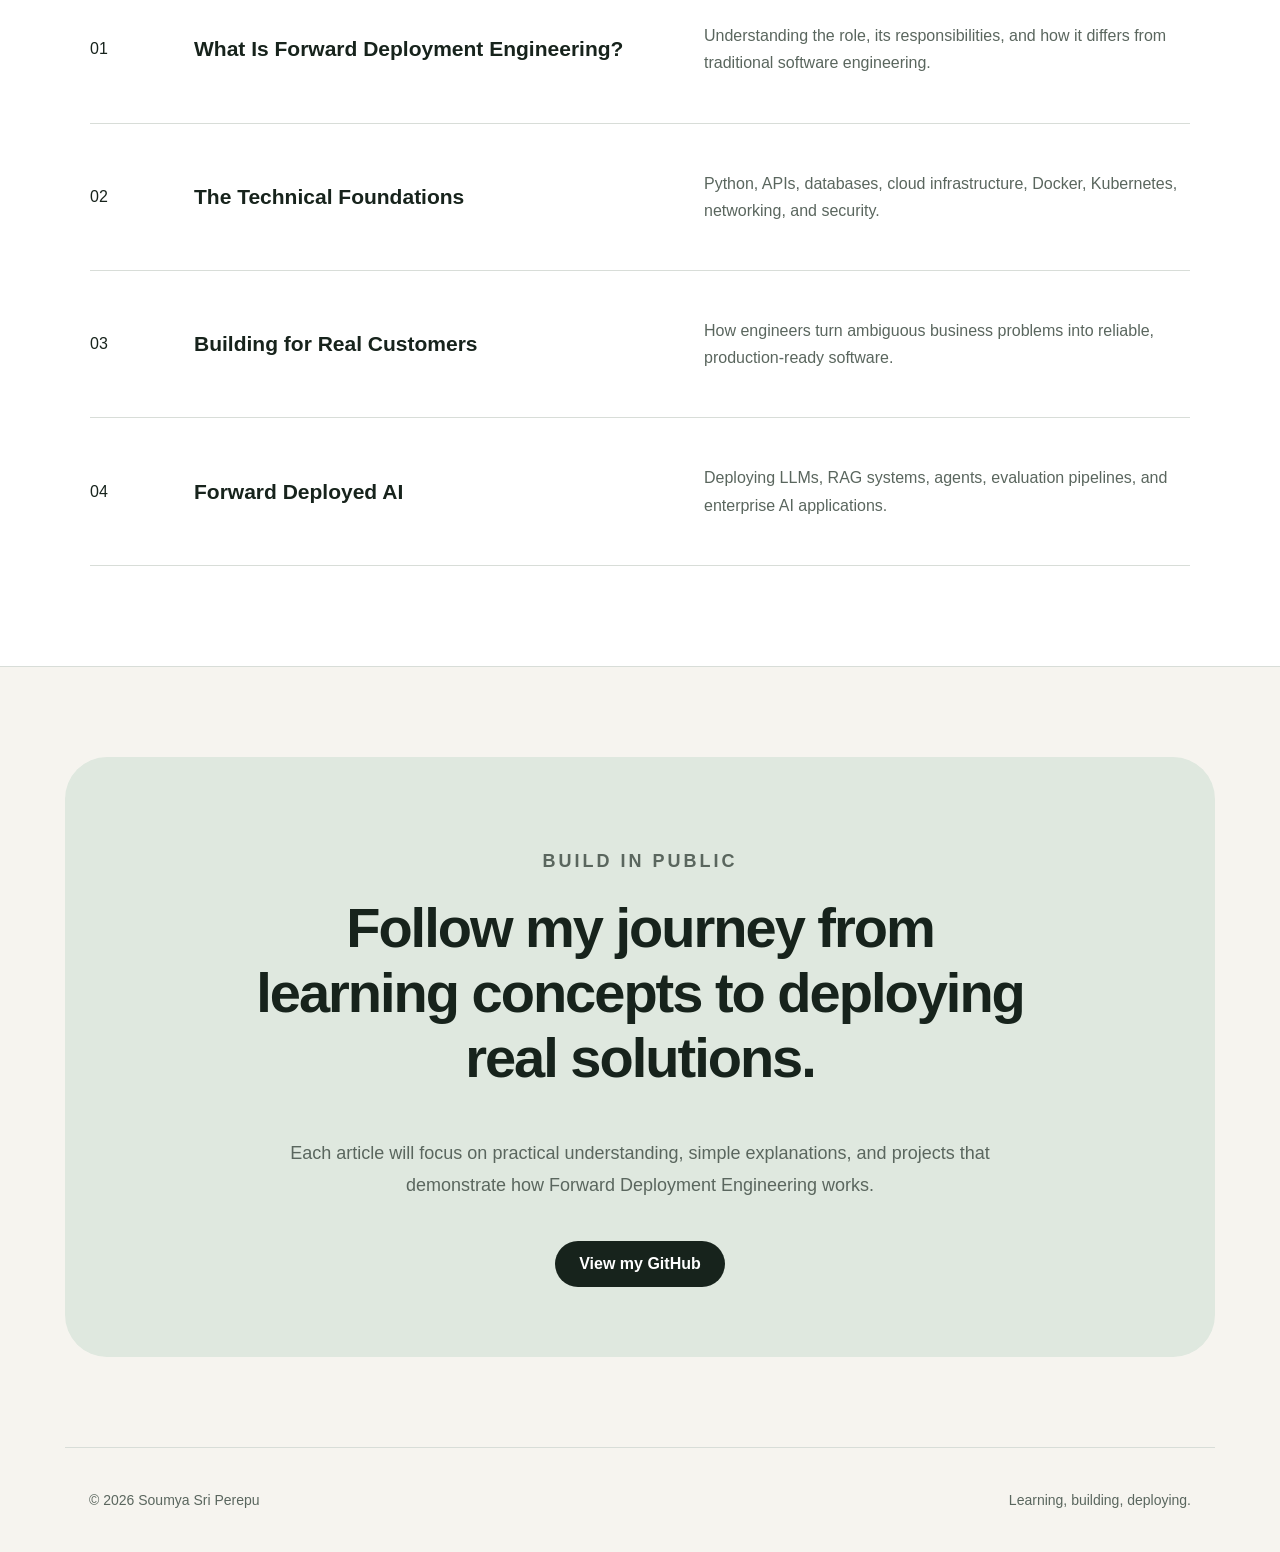
==== commit f2635f46: "Update index.html" ====
--- a/index.html
+++ b/index.html
@@ -12,18 +12,23 @@
 </head>
 
 <body>
-  <div class="nav-links">
-  <a href="#about">Blog</a>
-  <a href="#about-me">About Me</a>
-  <a href="#topics">Topics</a>
-  <a
-    href="https://cafe-soumya.vercel.app"
-    target="_blank"
-    rel="noopener noreferrer"
-  >
-    Café Soumya
-  </a>
-</div>
+  <nav class="navbar">
+    <a href="#home" class="logo">Forward Deployed.</a>
+
+    <div class="nav-links">
+        <a href="#about">Blog</a>
+        <a href="#about-me">About Me</a>
+        <a href="#topics">Topics</a>
+
+        <a
+            href="https://cafe-soumya.vercel.app"
+            target="_blank"
+            rel="noopener noreferrer"
+        >
+            Café Soumya
+        </a>
+    </div>
+</nav>
 
   <main>
     <section id="home" class="hero">
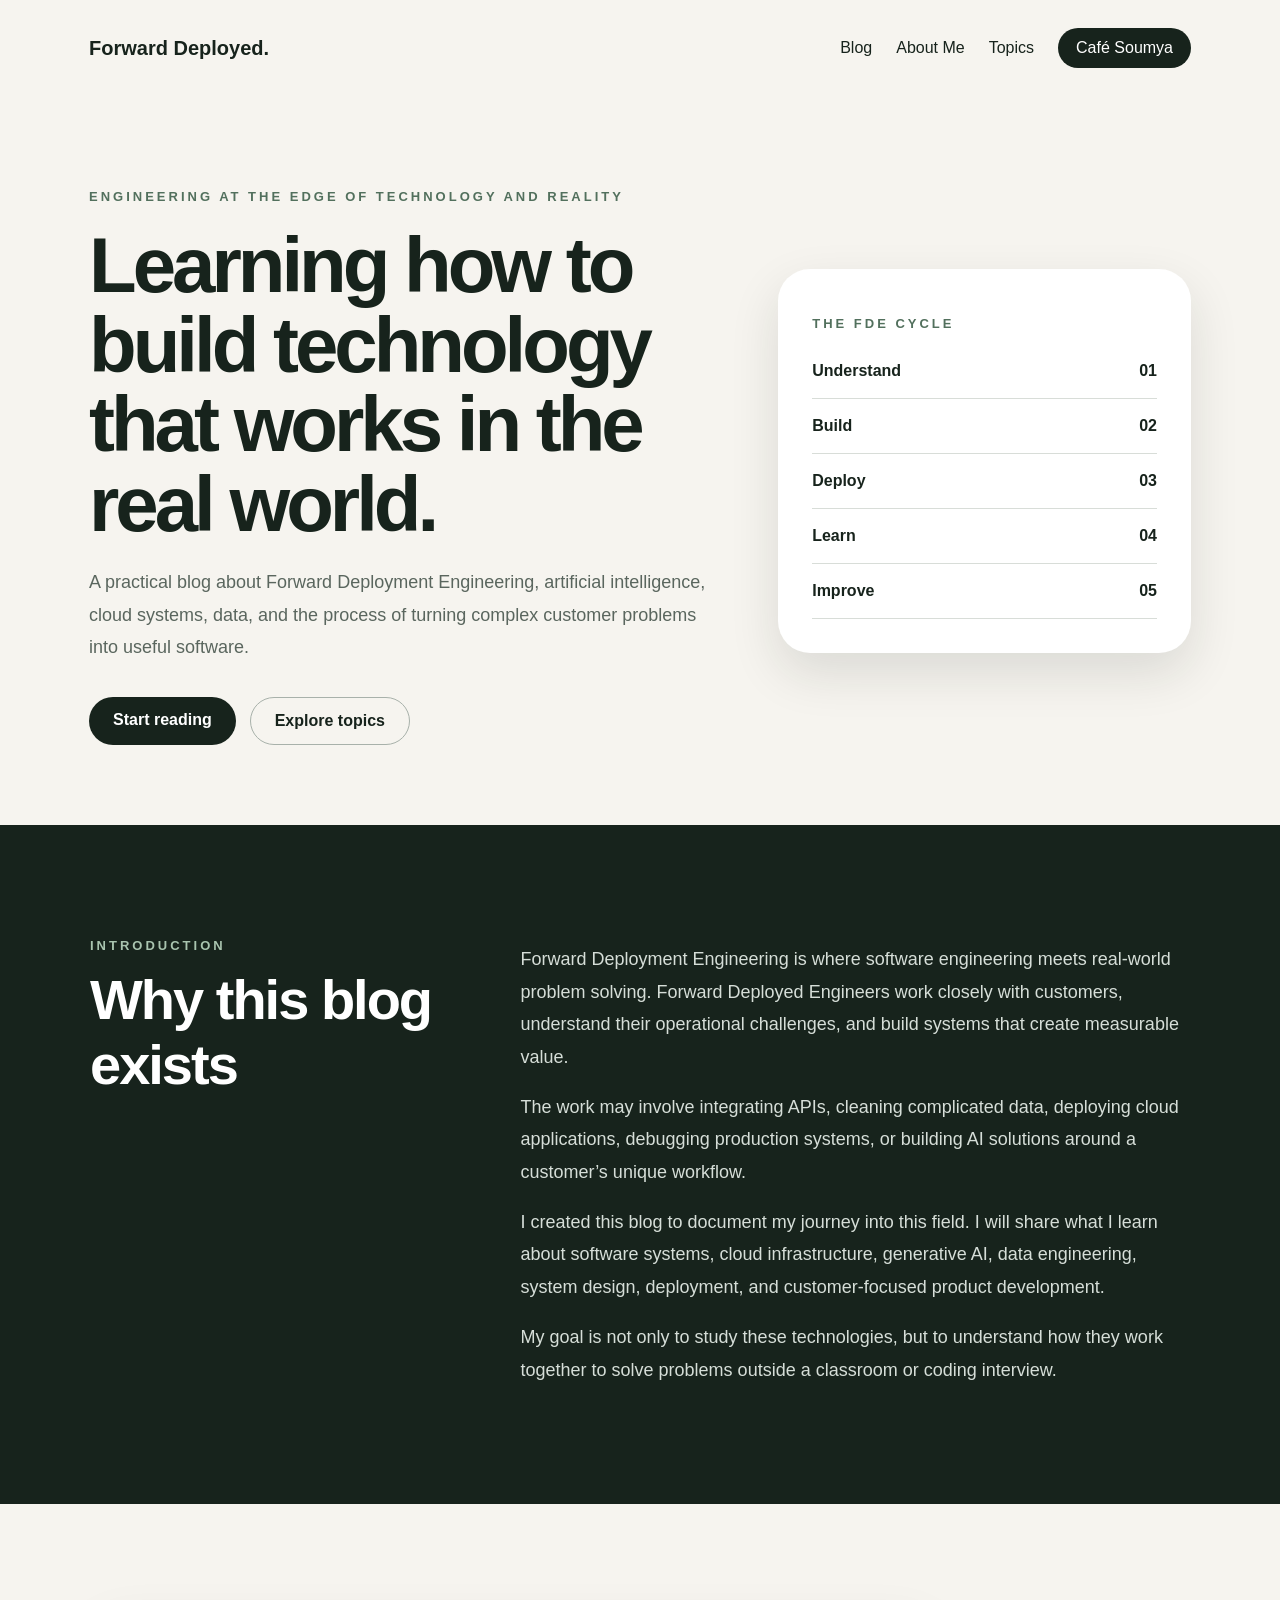
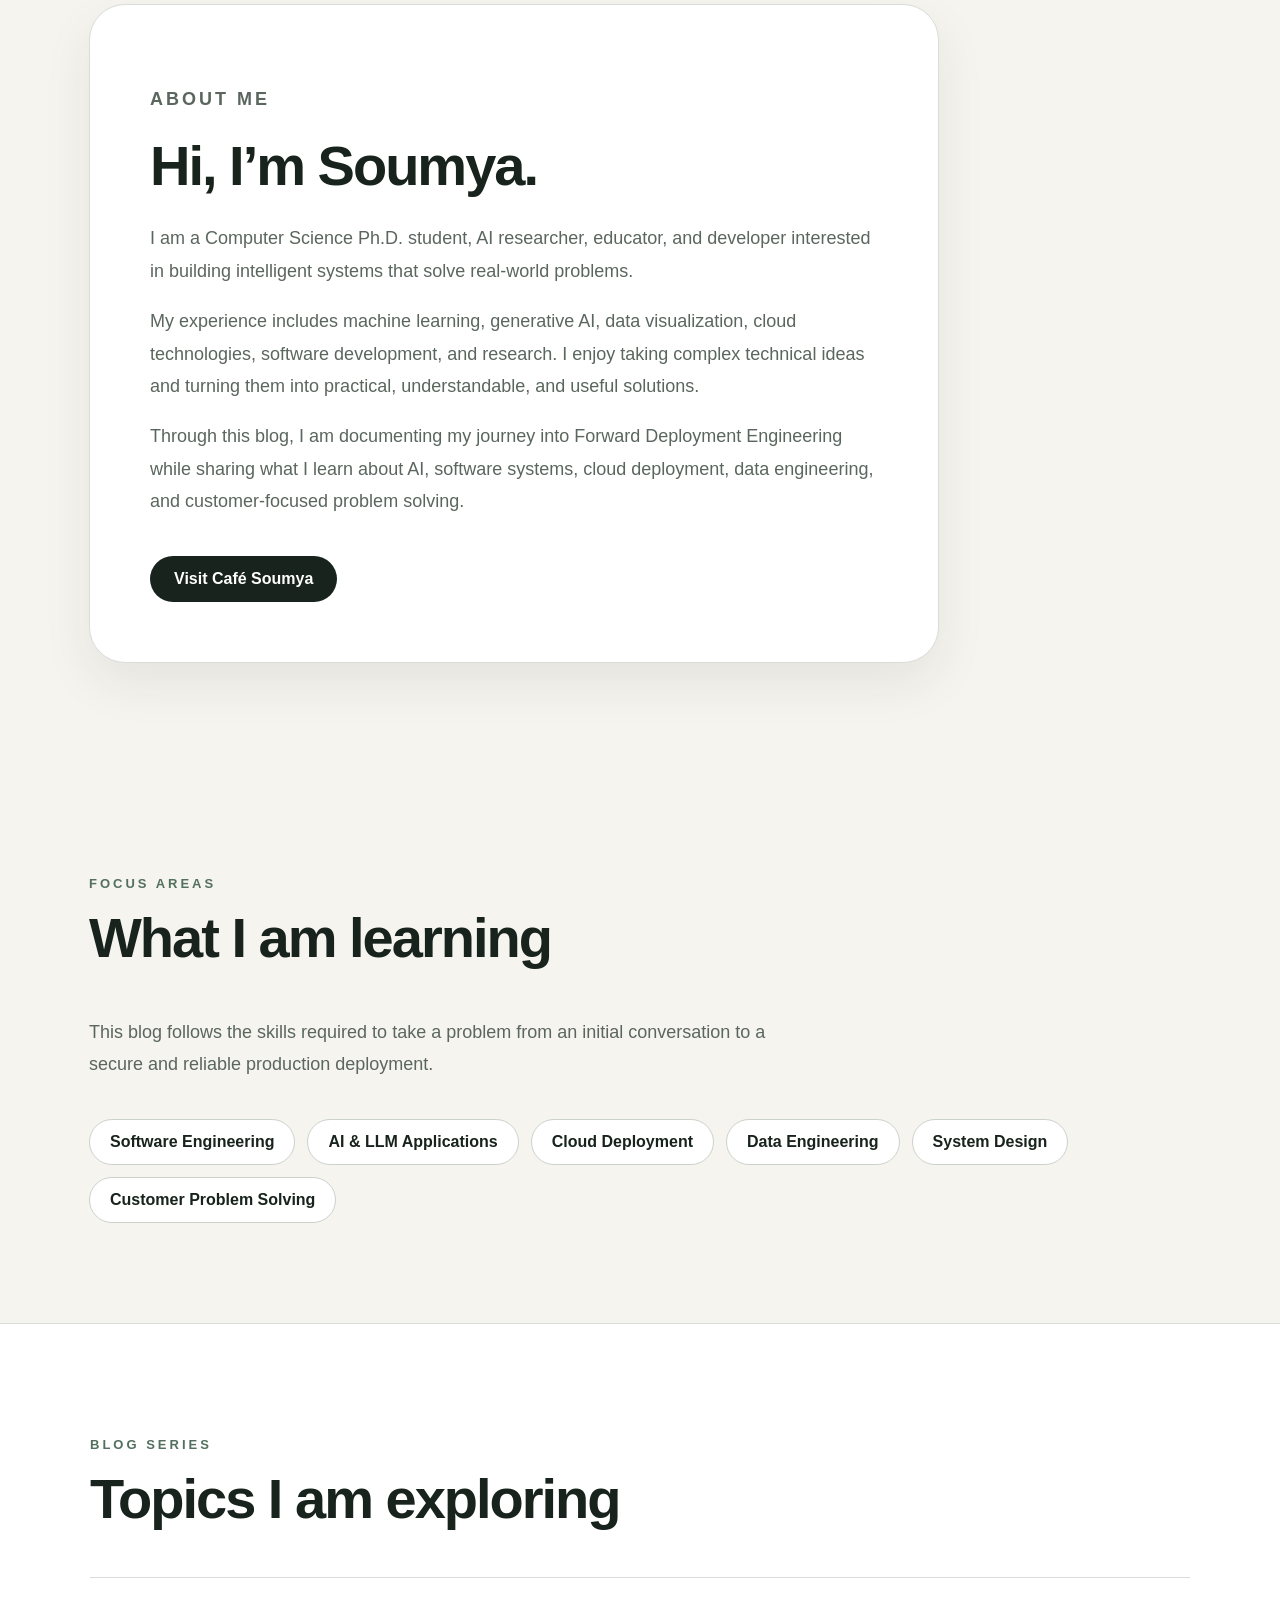
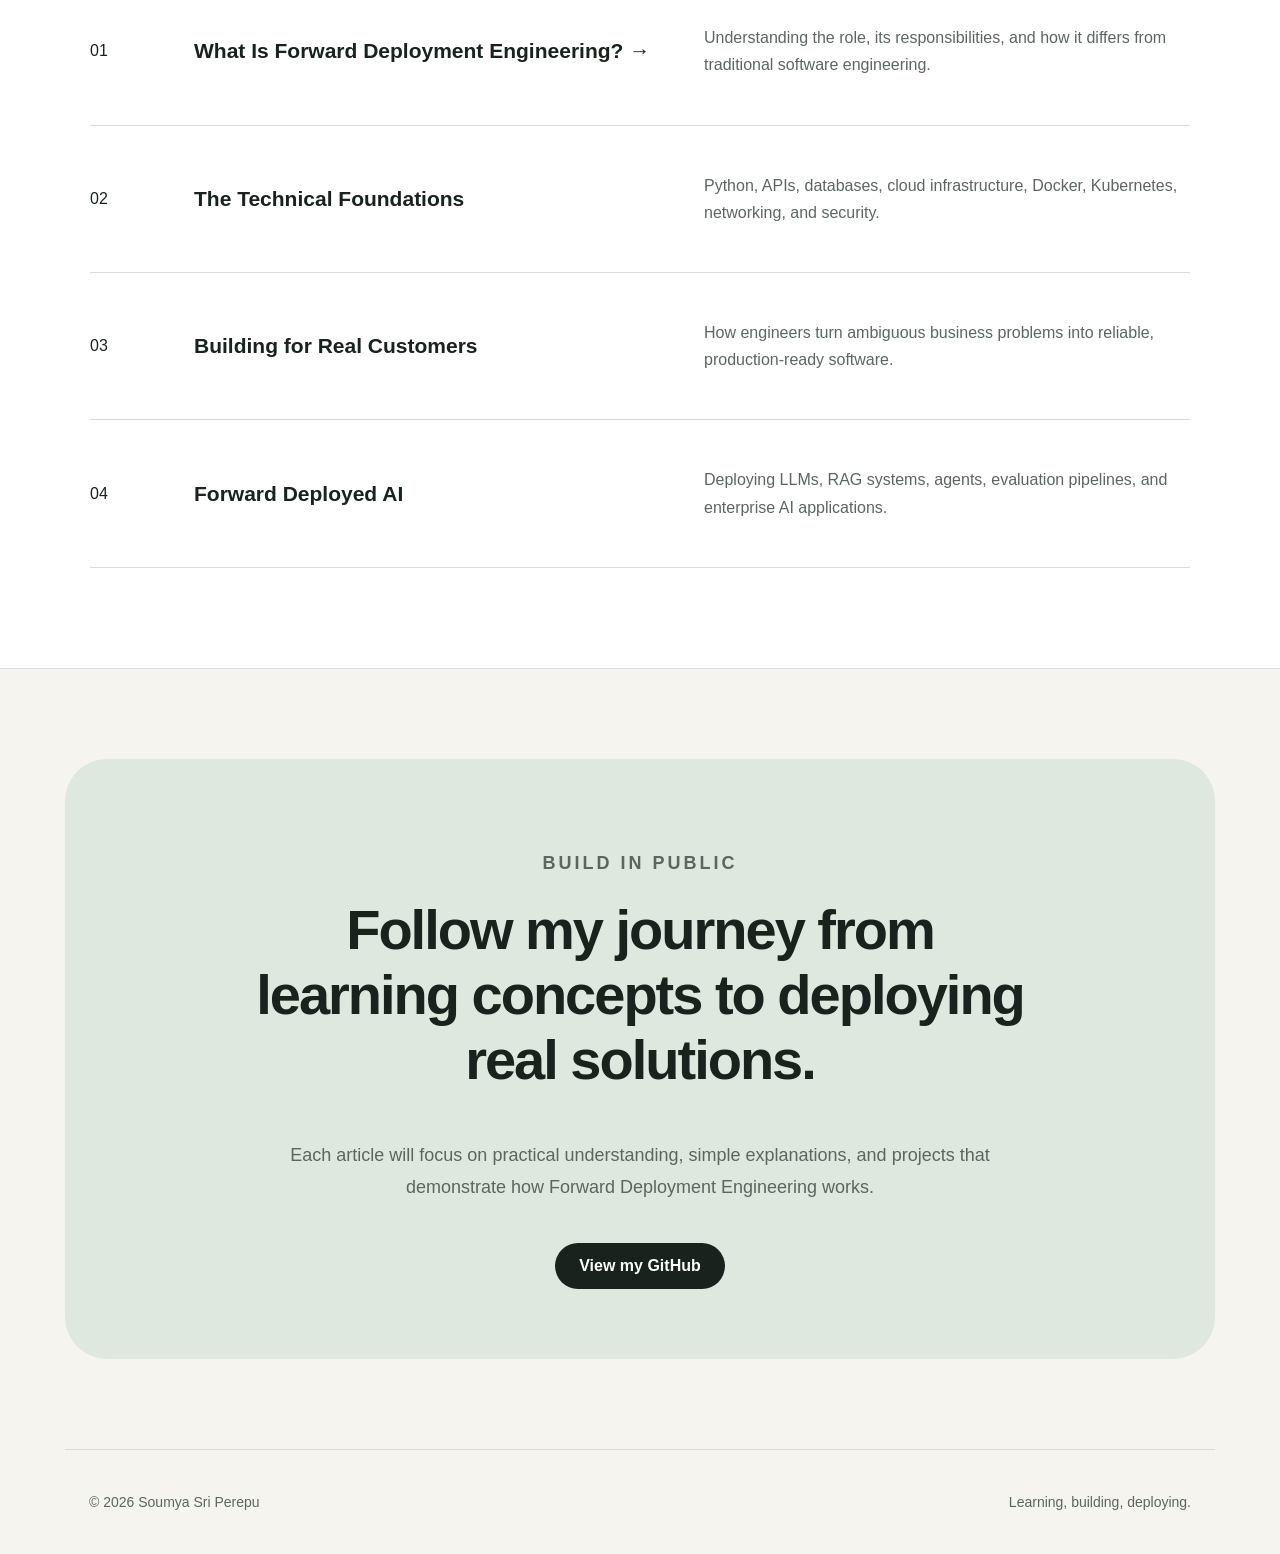
==== commit 668c44dd: "Refactor HTML structure and improve readability" ====
--- a/index.html
+++ b/index.html
@@ -12,27 +12,42 @@
 </head>
 
 <body>
+
   <nav class="navbar">
-    <a href="#home" class="logo">Forward Deployed.</a>
+
+    <a href="#home" class="logo">
+      Forward Deployed.
+    </a>
 
     <div class="nav-links">
-        <a href="#about">Blog</a>
-        <a href="#about-me">About Me</a>
-        <a href="#topics">Topics</a>
-
-        <a
-            href="https://cafe-soumya.vercel.app"
-            target="_blank"
-            rel="noopener noreferrer"
-        >
-            Café Soumya
-        </a>
+
+      <a href="#about">Blog</a>
+
+      <a href="#about-me">About Me</a>
+
+      <a href="#topics">Topics</a>
+
+      <a
+        href="https://cafe-soumya.vercel.app"
+        target="_blank"
+        rel="noopener noreferrer"
+      >
+        Café Soumya
+      </a>
+
     </div>
-</nav>
+
+  </nav>
+
 
   <main>
+
+    <!-- HERO -->
+
     <section id="home" class="hero">
+
       <div class="hero-content">
+
         <p class="eyebrow">
           Engineering at the edge of technology and reality
         </p>
@@ -48,48 +63,80 @@
         </p>
 
         <div class="hero-buttons">
-          <a href="#about" class="primary-button">Start reading</a>
-          <a href="#topics" class="secondary-button">Explore topics</a>
-        </div>
-      </div>
+
+          <a href="#about" class="primary-button">
+            Start reading
+          </a>
+
+          <a href="#topics" class="secondary-button">
+            Explore topics
+          </a>
+
+        </div>
+
+      </div>
+
 
       <div class="fde-card">
-        <p class="card-label">The FDE cycle</p>
+
+        <p class="card-label">
+          The FDE cycle
+        </p>
+
 
         <div class="cycle-item">
           <span>Understand</span>
           <span>01</span>
         </div>
 
+
         <div class="cycle-item">
           <span>Build</span>
           <span>02</span>
         </div>
 
+
         <div class="cycle-item">
           <span>Deploy</span>
           <span>03</span>
         </div>
 
+
         <div class="cycle-item">
           <span>Learn</span>
           <span>04</span>
         </div>
 
+
         <div class="cycle-item">
           <span>Improve</span>
           <span>05</span>
         </div>
-      </div>
-    </section>
+
+      </div>
+
+    </section>
+
+
+    <!-- BLOG INTRODUCTION -->
 
     <section id="about" class="about-section">
+
       <div>
-        <p class="eyebrow light">Introduction</p>
-        <h2>Why this blog exists</h2>
-      </div>
+
+        <p class="eyebrow light">
+          Introduction
+        </p>
+
+        <h2>
+          Why this blog exists
+        </h2>
+
+      </div>
+
 
       <div class="about-text">
+
         <p>
           Forward Deployment Engineering is where software engineering meets
           real-world problem solving. Forward Deployed Engineers work closely
@@ -115,105 +162,205 @@
           how they work together to solve problems outside a classroom or coding
           interview.
         </p>
-      </div>
-    </section>
+
+      </div>
+
+    </section>
+
+
+    <!-- ABOUT ME -->
+
     <section id="about-me" class="personal-section">
-  <div class="personal-content">
-    <p class="eyebrow">About me</p>
-
-    <h2>Hi, I’m Soumya.</h2>
-
-    <p>
-      I am a Computer Science Ph.D. student, AI researcher, educator, and
-      developer interested in building intelligent systems that solve
-      real-world problems.
-    </p>
-
-    <p>
-      My experience includes machine learning, generative AI, data
-      visualization, cloud technologies, software development, and research.
-      I enjoy taking complex technical ideas and turning them into practical,
-      understandable, and useful solutions.
-    </p>
-
-    <p>
-      Through this blog, I am documenting my journey into Forward Deployment
-      Engineering while sharing what I learn about AI, software systems, cloud
-      deployment, data engineering, and customer-focused problem solving.
-    </p>
-
-    <a
-      href="https://cafe-soumya.vercel.app"
-      target="_blank"
-      rel="noopener noreferrer"
-      class="primary-button"
-    >
-      Visit Café Soumya
-    </a>
-  </div>
-</section>
+
+      <div class="personal-content">
+
+        <p class="eyebrow">
+          About me
+        </p>
+
+        <h2>
+          Hi, I’m Soumya.
+        </h2>
+
+        <p>
+          I am a Computer Science Ph.D. student, AI researcher, educator, and
+          developer interested in building intelligent systems that solve
+          real-world problems.
+        </p>
+
+        <p>
+          My experience includes machine learning, generative AI, data
+          visualization, cloud technologies, software development, and research.
+          I enjoy taking complex technical ideas and turning them into practical,
+          understandable, and useful solutions.
+        </p>
+
+        <p>
+          Through this blog, I am documenting my journey into Forward Deployment
+          Engineering while sharing what I learn about AI, software systems,
+          cloud deployment, data engineering, and customer-focused problem
+          solving.
+        </p>
+
+        <a
+          href="https://cafe-soumya.vercel.app"
+          target="_blank"
+          rel="noopener noreferrer"
+          class="primary-button"
+        >
+          Visit Café Soumya
+        </a>
+
+      </div>
+
+    </section>
+
+
+    <!-- FOCUS -->
+
     <section class="focus-section">
-      <p class="eyebrow">Focus areas</p>
-      <h2>What I am learning</h2>
+
+      <p class="eyebrow">
+        Focus areas
+      </p>
+
+      <h2>
+        What I am learning
+      </h2>
 
       <p class="section-description">
         This blog follows the skills required to take a problem from an initial
         conversation to a secure and reliable production deployment.
       </p>
 
+
       <div class="skills">
+
         <span>Software Engineering</span>
+
         <span>AI & LLM Applications</span>
+
         <span>Cloud Deployment</span>
+
         <span>Data Engineering</span>
+
         <span>System Design</span>
+
         <span>Customer Problem Solving</span>
-      </div>
-    </section>
+
+      </div>
+
+    </section>
+
+
+    <!-- TOPICS -->
 
     <section id="topics" class="topics-section">
-      <p class="eyebrow">Coming next</p>
-      <h2>Topics I will explore</h2>
-
-      <article class="topic">
-        <span>01</span>
-        <h3>What Is Forward Deployment Engineering?</h3>
+
+      <p class="eyebrow">
+        Blog Series
+      </p>
+
+      <h2>
+        Topics I am exploring
+      </h2>
+
+
+      <!-- TOPIC 01 - CLICKABLE -->
+
+      <article class="topic topic-clickable">
+
+        <span>
+          01
+        </span>
+
+        <h3>
+
+          <a href="blogs/what-is-fde.html">
+
+            What Is Forward Deployment Engineering? →
+
+          </a>
+
+        </h3>
+
         <p>
           Understanding the role, its responsibilities, and how it differs from
           traditional software engineering.
         </p>
+
       </article>
 
+
+      <!-- TOPIC 02 -->
+
       <article class="topic">
-        <span>02</span>
-        <h3>The Technical Foundations</h3>
+
+        <span>
+          02
+        </span>
+
+        <h3>
+          The Technical Foundations
+        </h3>
+
         <p>
           Python, APIs, databases, cloud infrastructure, Docker, Kubernetes,
           networking, and security.
         </p>
+
       </article>
 
+
+      <!-- TOPIC 03 -->
+
       <article class="topic">
-        <span>03</span>
-        <h3>Building for Real Customers</h3>
+
+        <span>
+          03
+        </span>
+
+        <h3>
+          Building for Real Customers
+        </h3>
+
         <p>
           How engineers turn ambiguous business problems into reliable,
           production-ready software.
         </p>
+
       </article>
 
+
+      <!-- TOPIC 04 -->
+
       <article class="topic">
-        <span>04</span>
-        <h3>Forward Deployed AI</h3>
+
+        <span>
+          04
+        </span>
+
+        <h3>
+          Forward Deployed AI
+        </h3>
+
         <p>
           Deploying LLMs, RAG systems, agents, evaluation pipelines, and
           enterprise AI applications.
         </p>
+
       </article>
-    </section>
+
+    </section>
+
+
+    <!-- CLOSING -->
 
     <section class="closing-section">
-      <p class="eyebrow">Build in public</p>
+
+      <p class="eyebrow">
+        Build in public
+      </p>
 
       <h2>
         Follow my journey from learning concepts to deploying real solutions.
@@ -228,16 +375,29 @@
       <a
         href="https://github.com/SoumyaSriPerepu"
         target="_blank"
+        rel="noopener noreferrer"
         class="primary-button"
       >
         View my GitHub
       </a>
-    </section>
+
+    </section>
+
   </main>
 
+
   <footer>
-    <p>© 2026 Soumya Sri Perepu</p>
-    <p>Learning, building, deploying.</p>
+
+    <p>
+      © 2026 Soumya Sri Perepu
+    </p>
+
+    <p>
+      Learning, building, deploying.
+    </p>
+
   </footer>
+
+
 </body>
 </html>
--- a/style.css
+++ b/style.css
@@ -27,26 +27,24 @@
   text-decoration: none;
 }
 
-.navbar {
-  max-width: 1150px;
-  margin: auto;
-  padding: 28px 24px;
-  display: flex;
-  align-items: center;
-  justify-content: space-between;
-}
-
-.logo {
-  font-size: 20px;
-  font-weight: 700;
-}
-
-.nav-links {
-  display: flex;
-  align-items: center;
-  gap: 24px;
-  font-size: 14px;
-  font-weight: 600;
+.navbar{
+    max-width:1150px;
+    margin:auto;
+    padding:28px 24px;
+    display:flex;
+    justify-content:space-between;
+    align-items:center;
+}
+
+.logo{
+    font-size:20px;
+    font-weight:700;
+}
+
+.nav-links{
+    display:flex;
+    gap:24px;
+    align-items:center;
 }
 
 .nav-links a:last-child {
